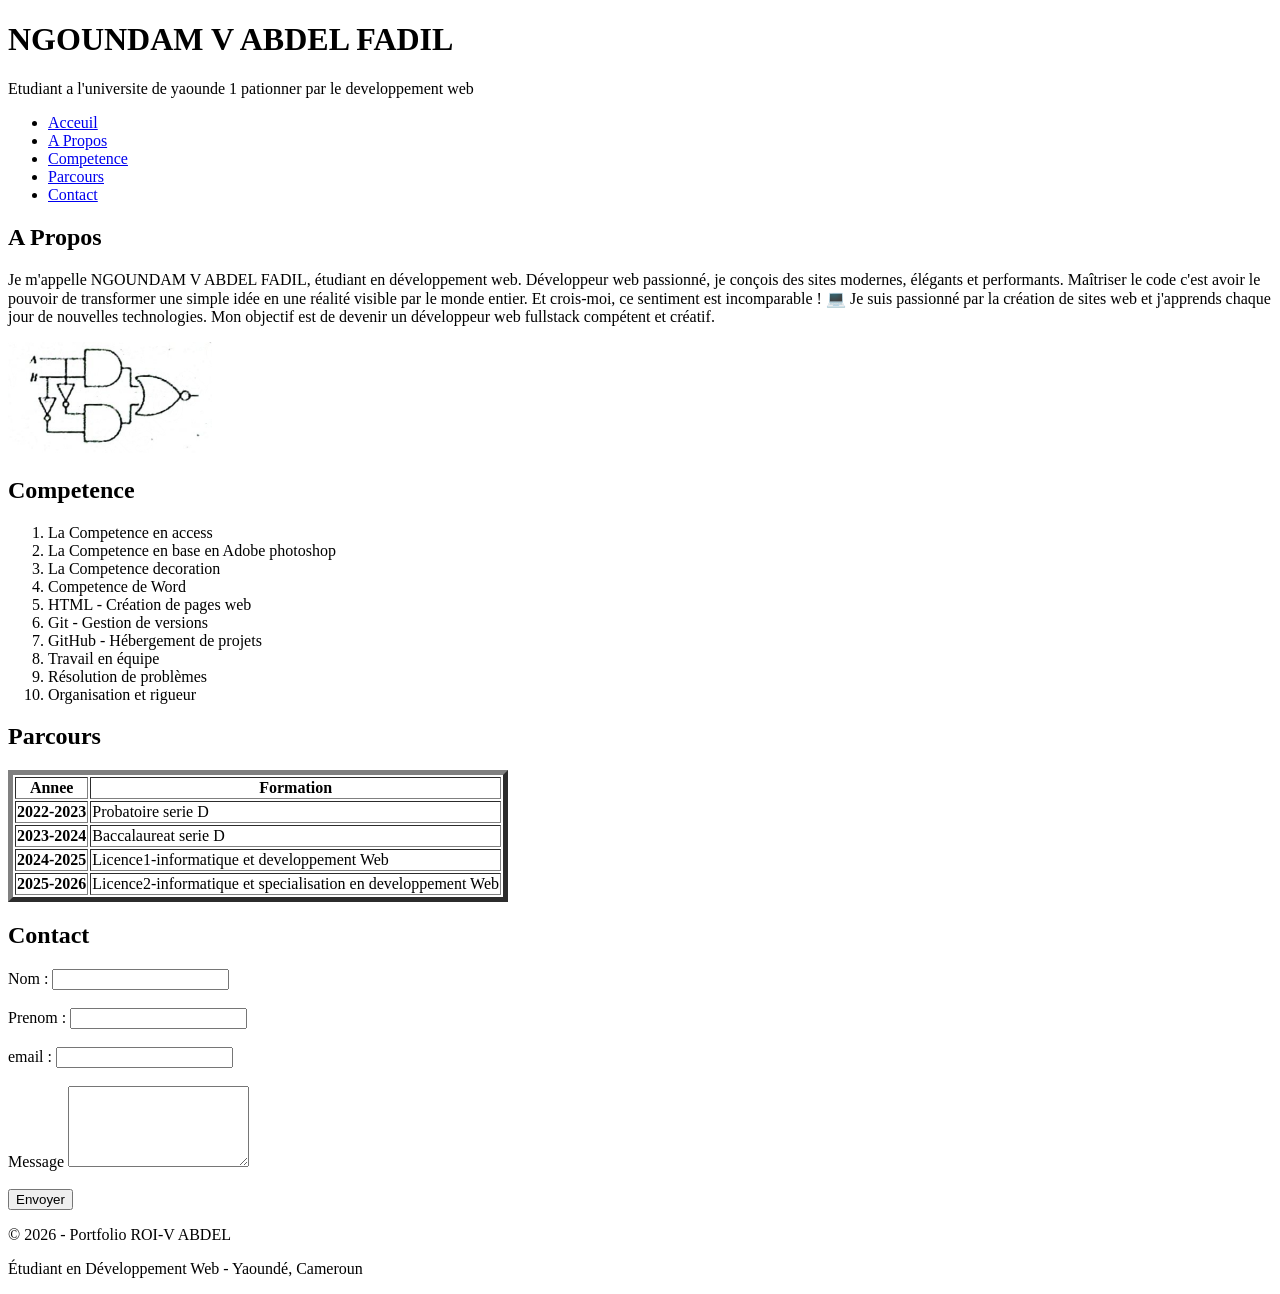
==== index.html @ 7e32963d "Rename portf.html to index.html" ====
<!DOCTYPE html>
<html lang="en">
    <head>
        <meta charset="UTF-8">
        <meta name="viewport" content="width=device-width, initial-scale=1.0">
        <title>Portfolio</title>
    </head>
    <body>

        <!-- Entete de le page-->
        <header>
            <h1>NGOUNDAM V ABDEL FADIL</h1>
            <p>Etudiant a l'universite de yaounde 1 
                pationner par le developpement web
            </p>
         </header>

        <!--Menu de navigation-->
        <nav>
            <ul>
                <li><a href="#acceuil">Acceuil</a></li>
                <li><a href="#apropos">A Propos</a></li>
                <li><a href="#competence">Competence</a></li>
                <li><a href="#parcours">Parcours</a></li>
                <li><a href="#contact">Contact</a></li>
            </ul>   
        
        </nav>

        <!--Section A Propos-->
        <section id="A Propos">
            <h2>A Propos</h2>
            <p> Je m'appelle NGOUNDAM V ABDEL FADIL, étudiant en développement web. 
                 Développeur web passionné, je conçois des sites modernes, 
                élégants et performants. Maîtriser le code c'est avoir le 
                pouvoir de transformer une simple idée en une réalité visible 
                par le monde entier. Et crois-moi, ce sentiment est 
                incomparable ! 💻  
                Je suis passionné par la création de sites web et j'apprends chaque jour 
                de nouvelles technologies. Mon objectif est de devenir un développeur 
                web fullstack compétent et créatif.
            </p>
            <img src="Abdel.img.png" alt="">
        </section>

        <!--Section Competence-->

        <section id="competence">
            <h2>Competence</h2>
            <ol>
                <li>La Competence en access</li>
                <li>La Competence en base en Adobe photoshop</li>
                <li>La Competence decoration</li>
                <li>Competence de Word</li>
                <li>HTML - Création de pages web</li>
                <li>Git - Gestion de versions</li>
                <li>GitHub - Hébergement de projets</li>
                <li>Travail en équipe</li>
                <li>Résolution de problèmes</li>
                <li>Organisation et rigueur</li>
            </ol>
        </section>

        <!--Section Parcours-->

        <section id="parcours">
            <h2>Parcours</h2>
            <table border="5">
                <thead>
                    <th>Annee</th>
                    <th>Formation</th>
                </thead>
                <tbody>
                    <tr>
                        <th>2022-2023</th>
                        <td>Probatoire serie D</td>
                    </tr>
                    <tr>
                        <th>2023-2024</th>
                        <td>Baccalaureat serie D</td>
                    </tr>
                    <tr>
                        <th>2024-2025</th>
                        <td>Licence1-informatique et developpement Web</td>
            
                    </tr>
                    <tr>
                        <th>2025-2026</th>
                        <td>Licence2-informatique et specialisation en developpement Web</td>
                    </tr>

                </tbody>
            </table>
        </section>

        <!--Section Contact-->

        <section id="contact">
            <h2>Contact</h2>
            <form action="#" method="post">
                <label for="nom" >Nom :</label>
                <input type="text" id="nom" name="nom" required><br><br>
                <label for="prenom">Prenom :</label>
                <input type="text" id="prenom" name="prenom" required><br><br>
                <label for="email">email :</label>
                <input type="email" id="email" name="email" required><br><br>
                <label for="message">Message</label>
                <textarea id="message" name="message" rows="5" cols="" required></textarea><br><br>

                <button type="submit">Envoyer</button>

            </form>
        </section>
    
    </body>

    <!--Pied de la page-->

    <footer>
        <p>&copy; 2026 - Portfolio ROI-V ABDEL </p>
        <p>Étudiant en Développement Web - Yaoundé, Cameroun</p>
    </footer>
</html>
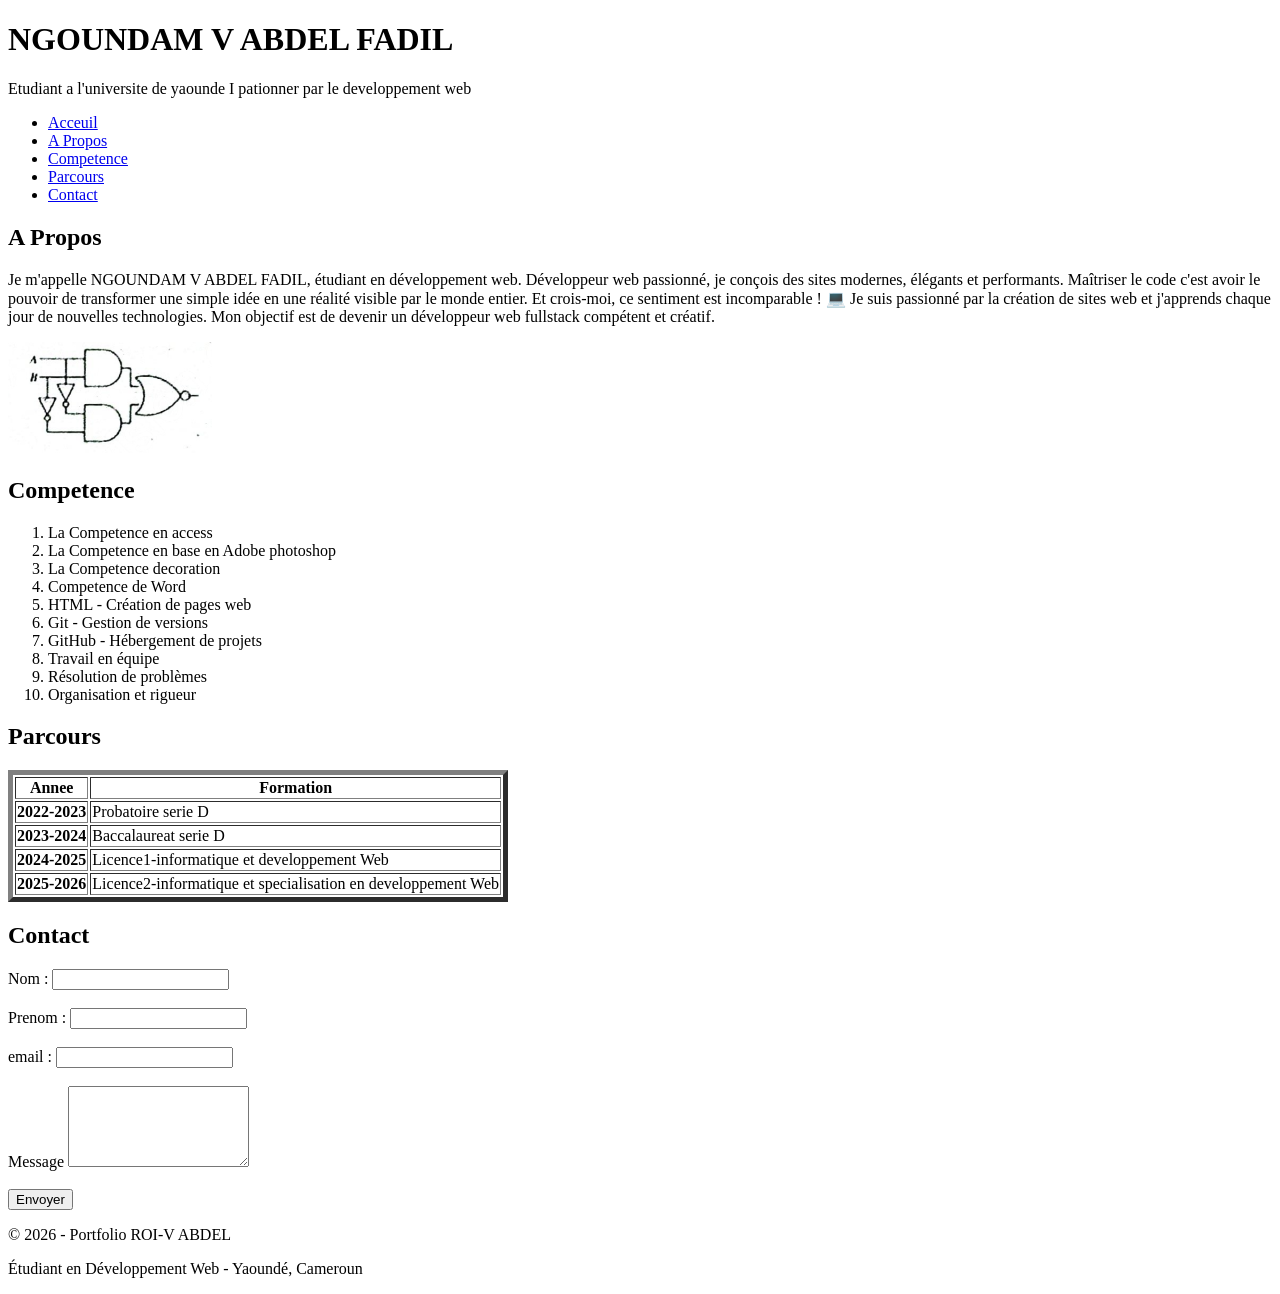
==== commit 7aeed40f: "Update index.html" ====
--- a/index.html
+++ b/index.html
@@ -9,8 +9,8 @@
 
         <!-- Entete de le page-->
         <header>
-            <h1>NGOUNDAM V ABDEL FADIL</h1>
-            <p>Etudiant a l'universite de yaounde 1 
+            <h1>NGOUNDAM V ABDEL FADIL </h1>
+            <p>Etudiant a l'universite de yaounde I
                 pationner par le developpement web
             </p>
          </header>
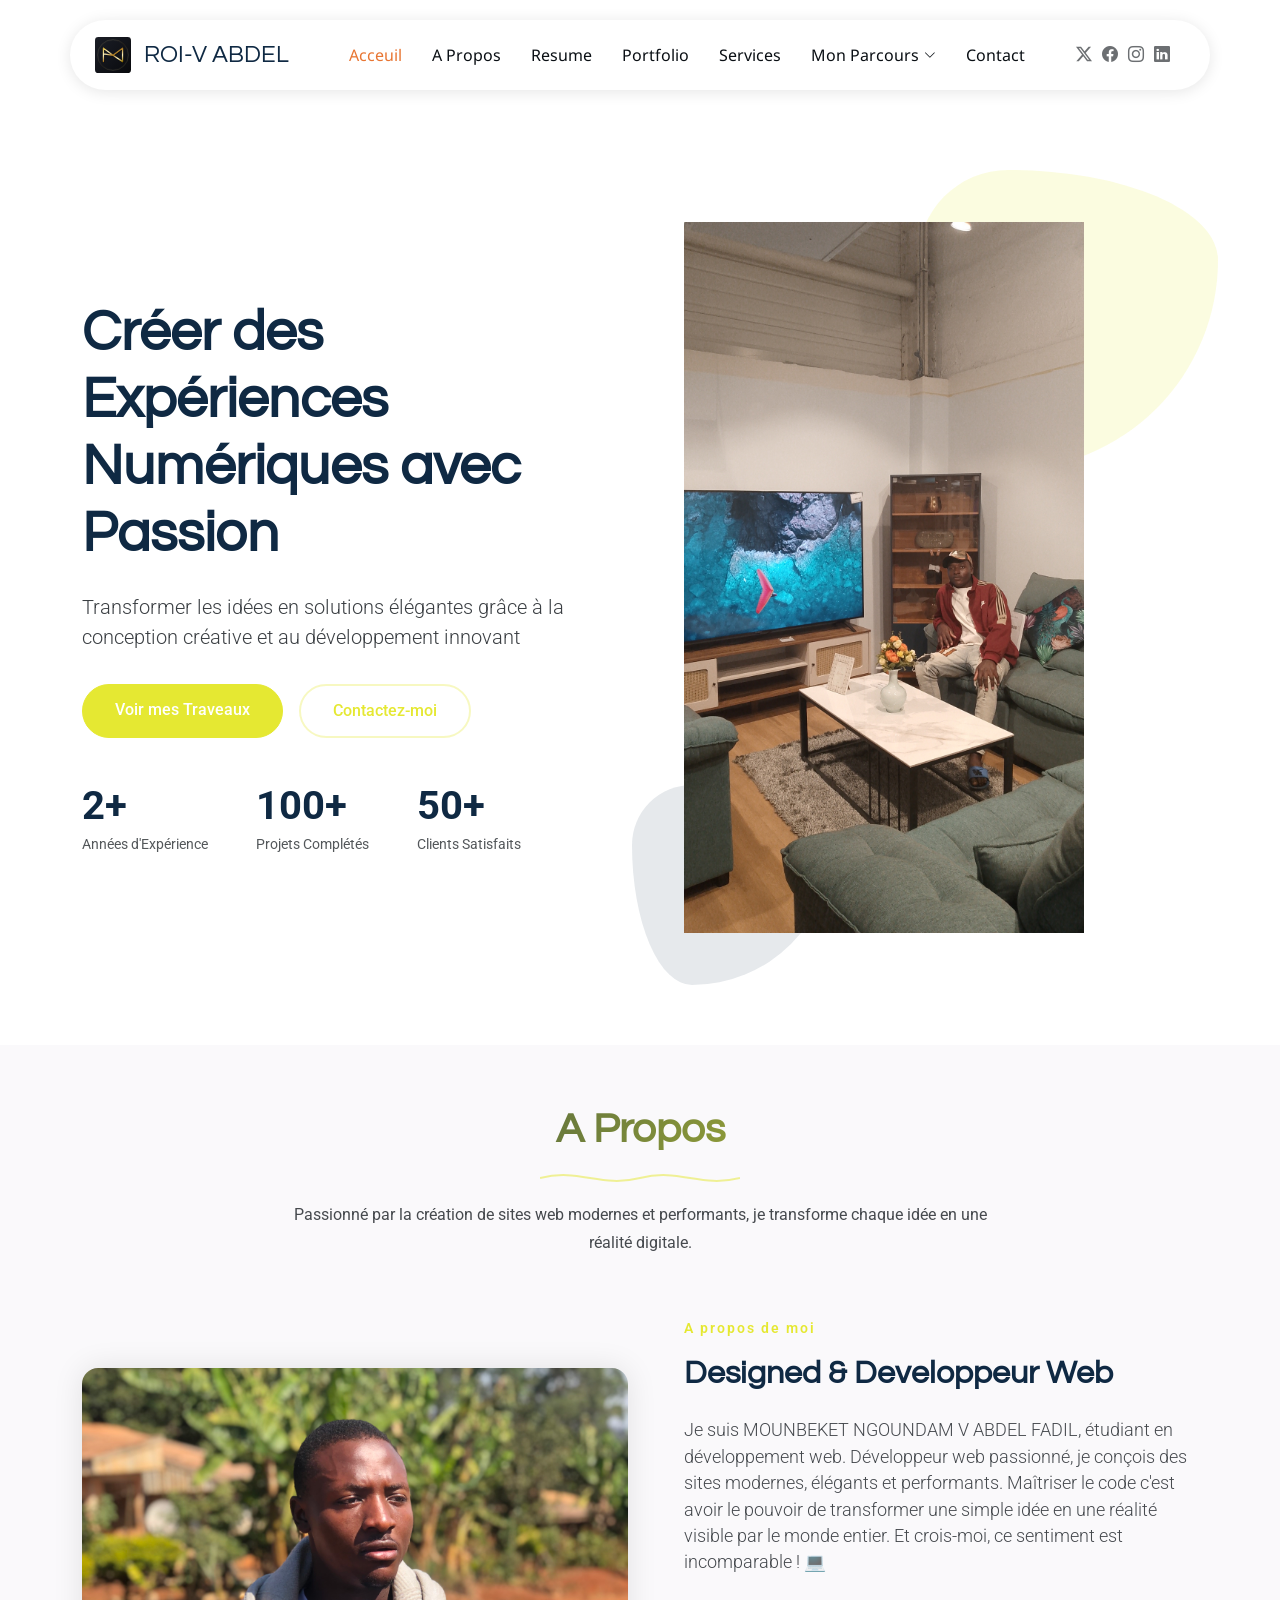
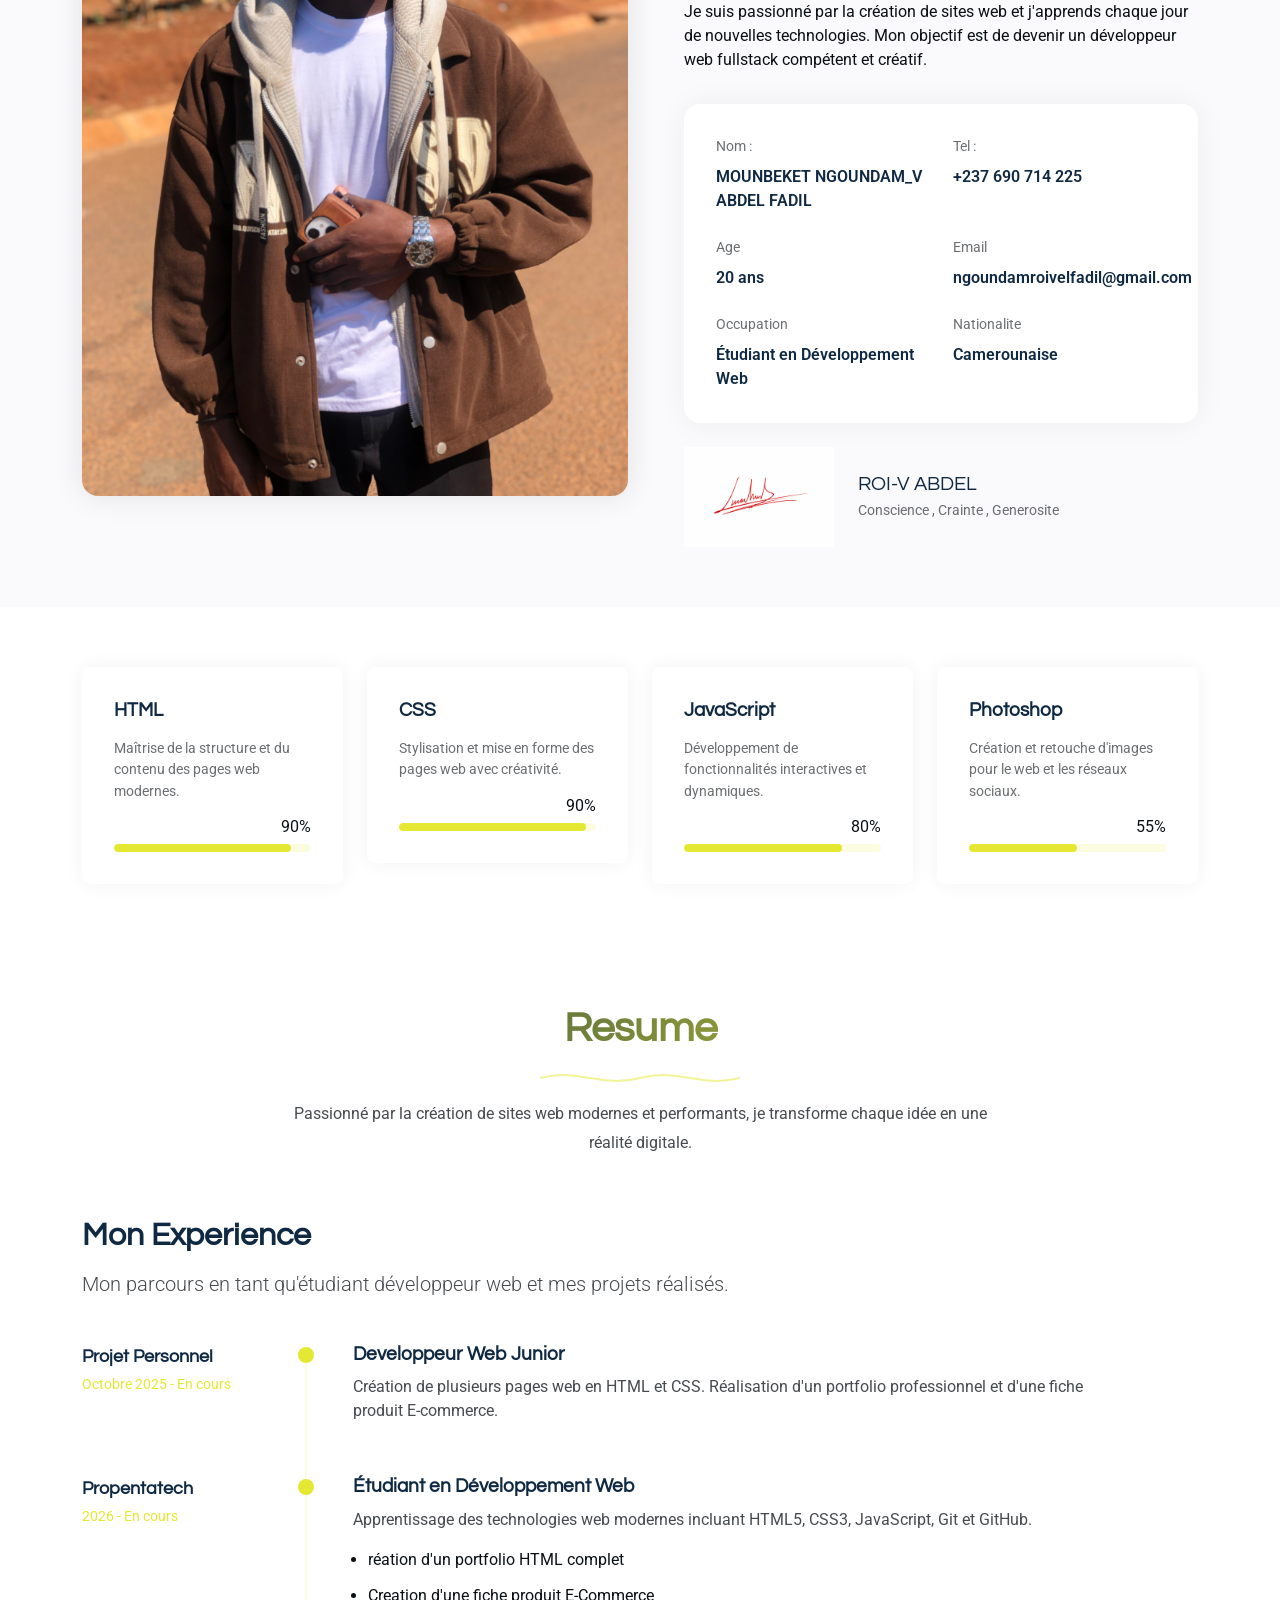
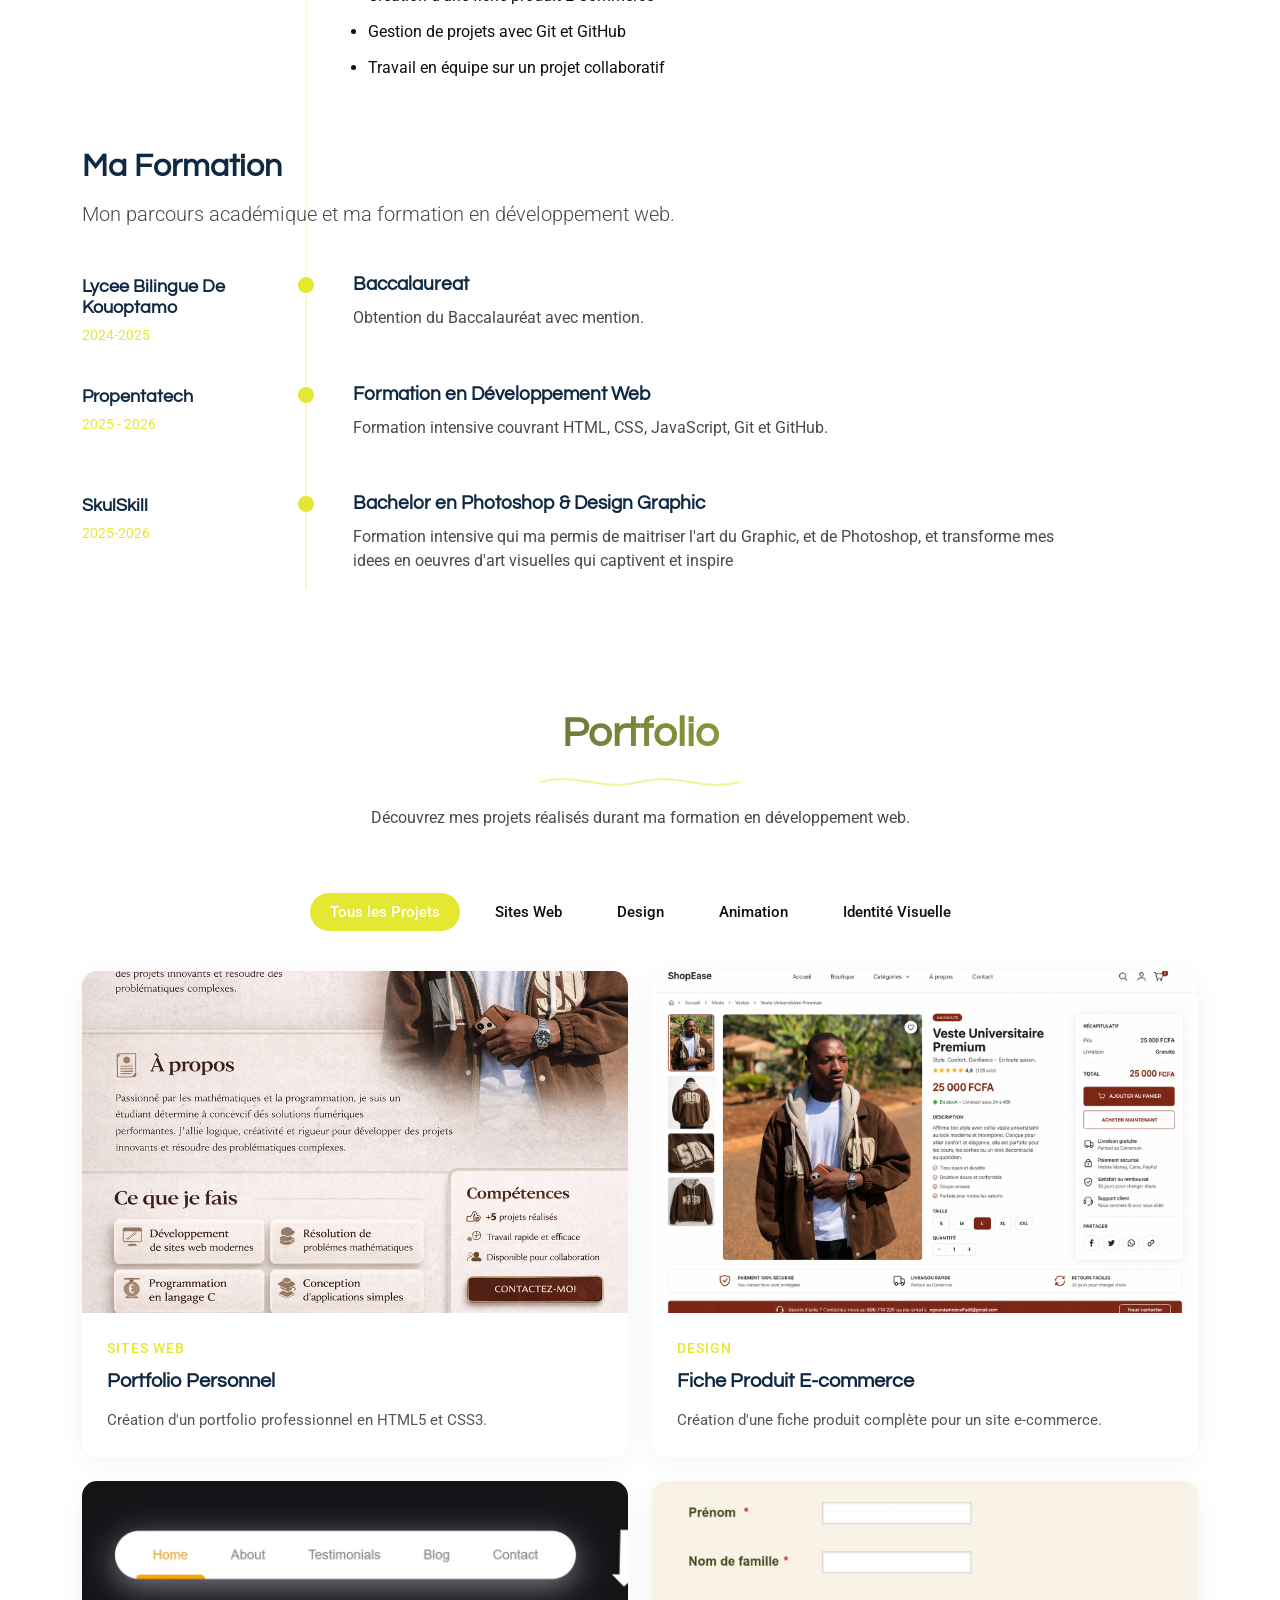
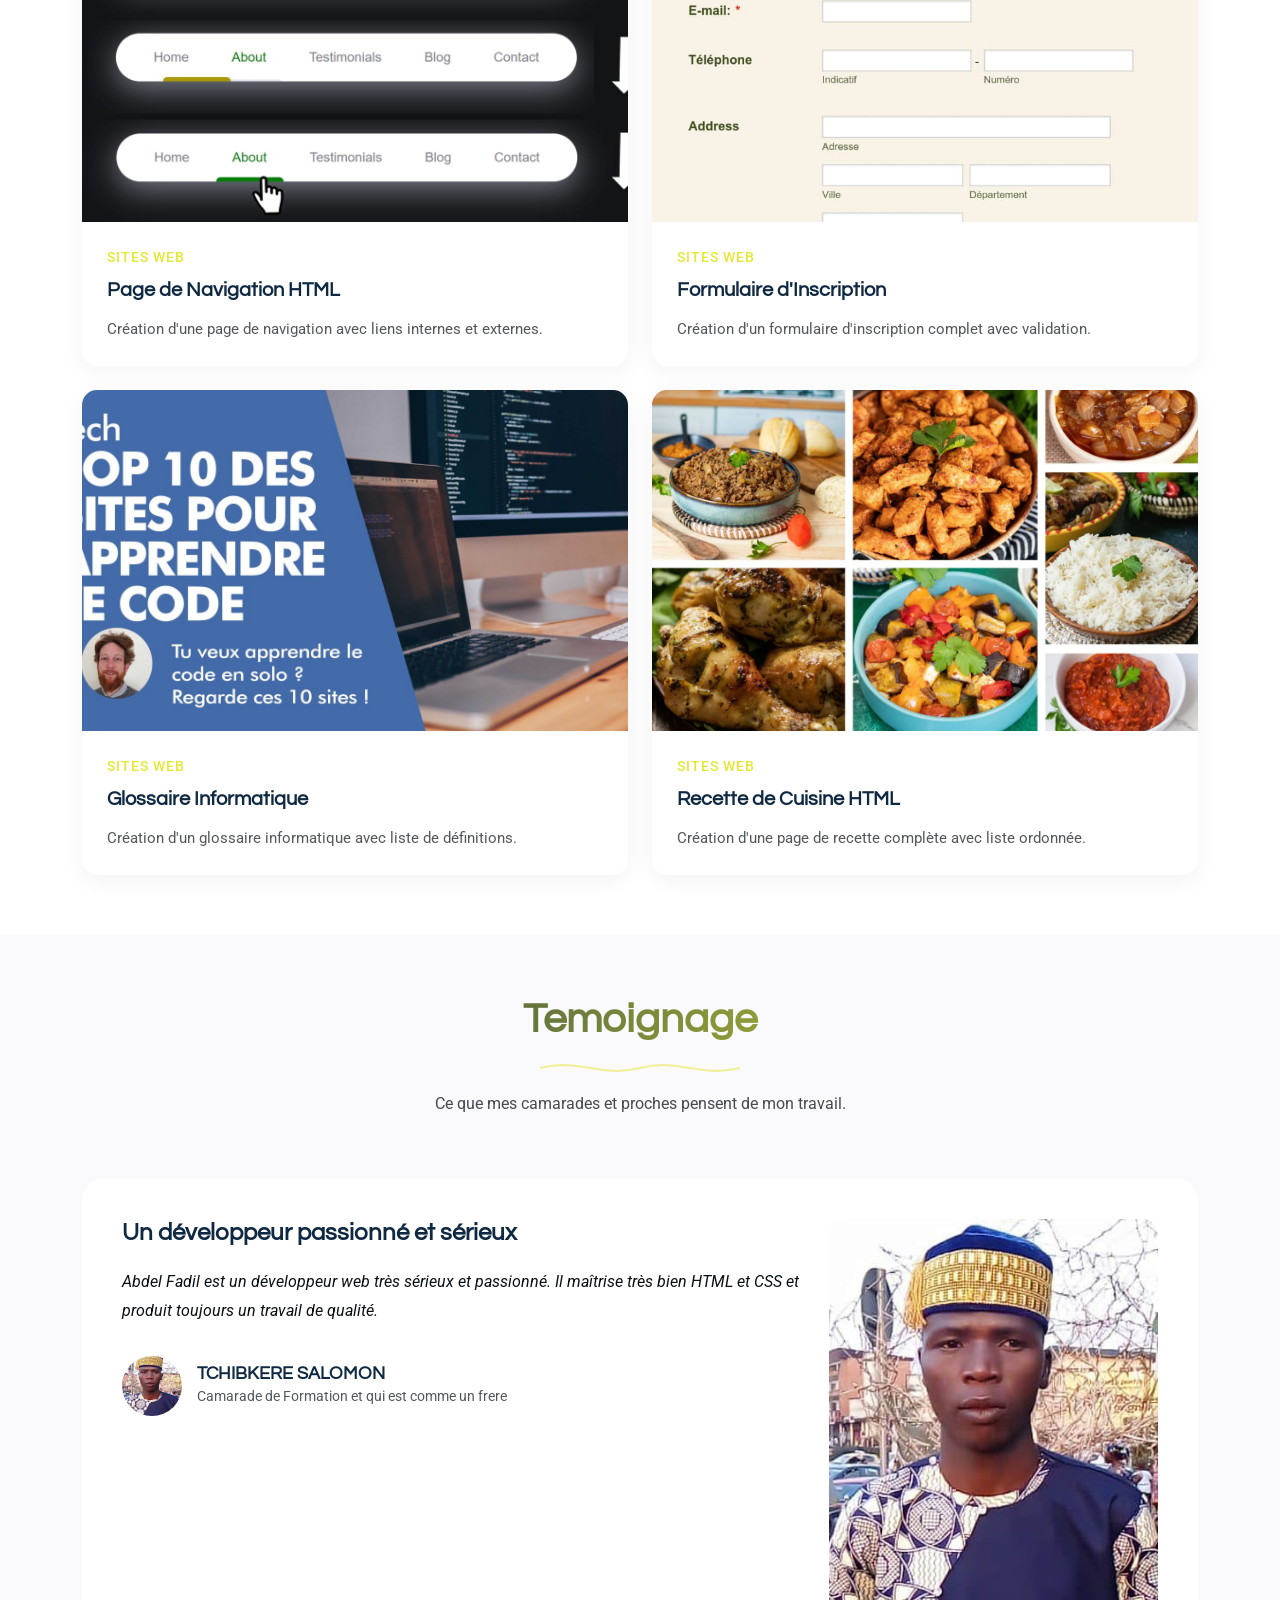
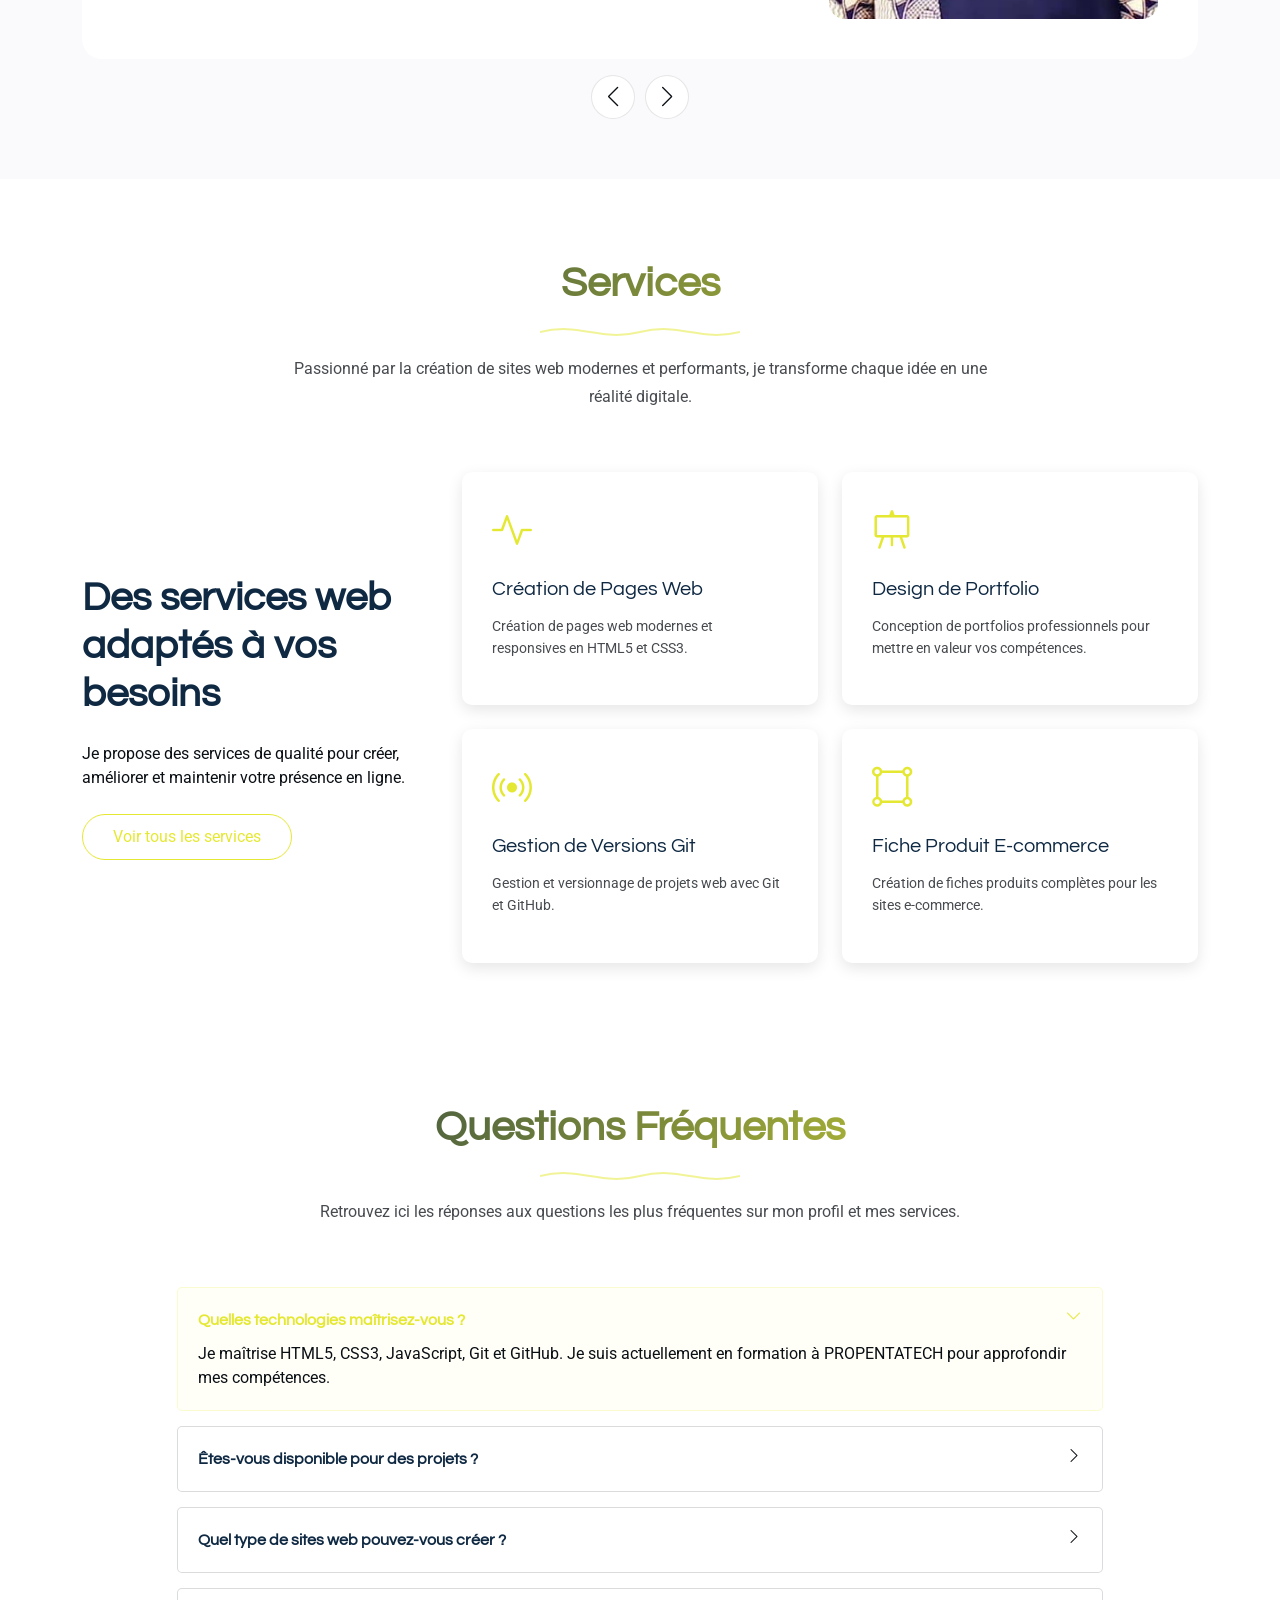
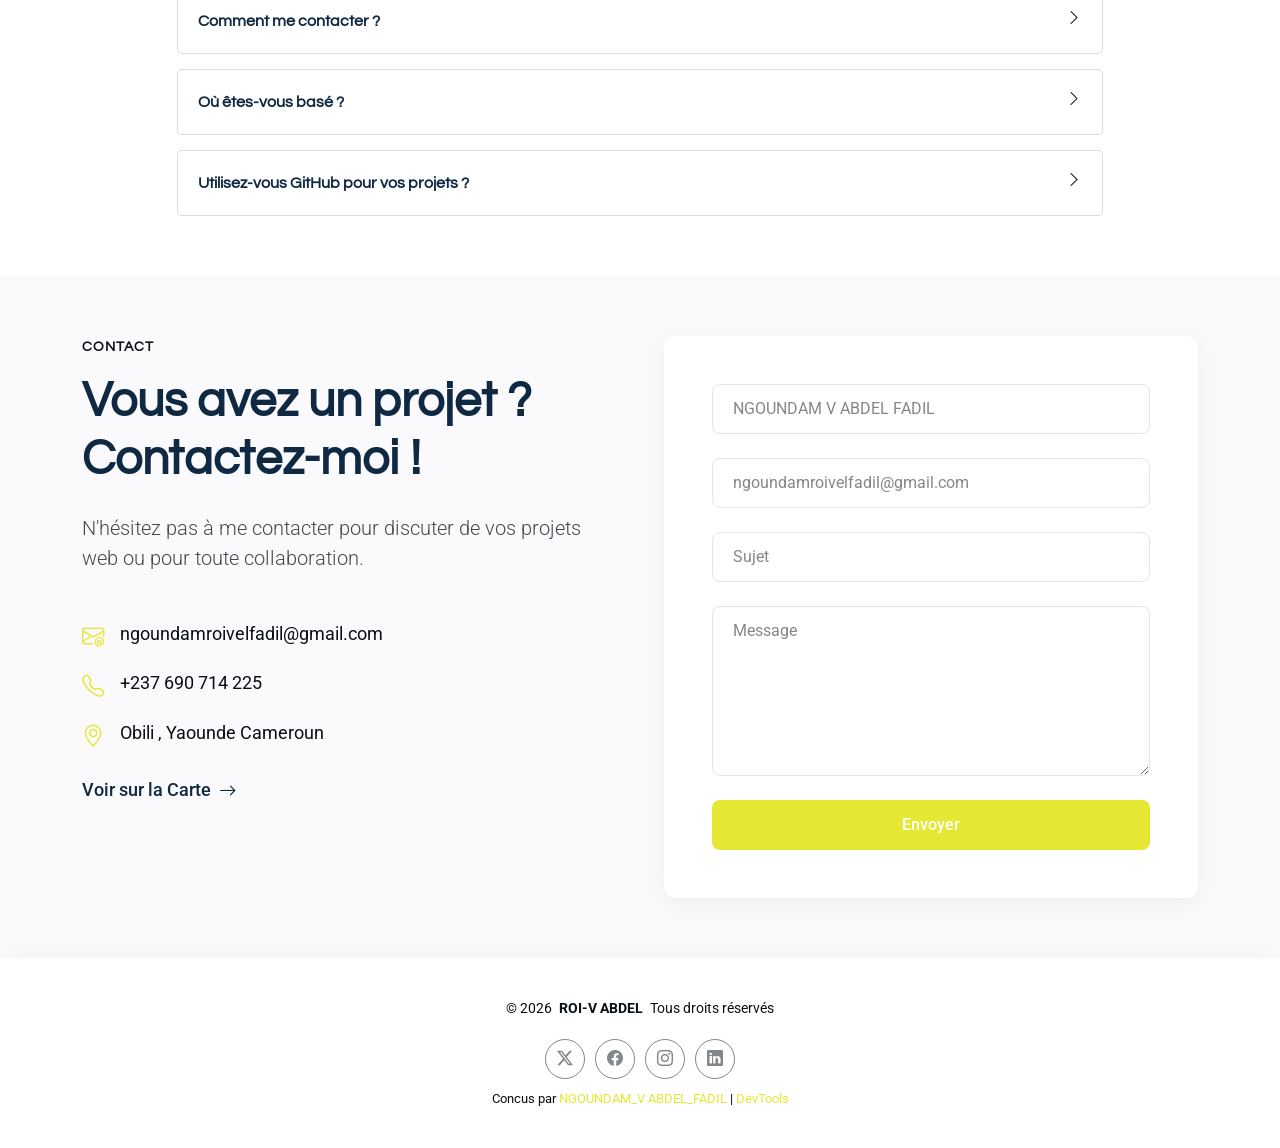
==== commit 0a2fa5db: "deploy" ====
--- a/index.html
+++ b/index.html
@@ -1,123 +1,1011 @@
 <!DOCTYPE html>
-<html lang="en">
-    <head>
-        <meta charset="UTF-8">
-        <meta name="viewport" content="width=device-width, initial-scale=1.0">
-        <title>Portfolio</title>
-    </head>
-    <body>
-
-        <!-- Entete de le page-->
-        <header>
-            <h1>NGOUNDAM V ABDEL FADIL </h1>
-            <p>Etudiant a l'universite de yaounde I
-                pationner par le developpement web
-            </p>
-         </header>
-
-        <!--Menu de navigation-->
-        <nav>
+<html lang="fr">
+
+<head>
+  <meta charset="utf-8">
+  <meta content="width=device-width, initial-scale=1.0" name="viewport">
+  <title>SCHOOL_FOR_ ALL_WEB</title>
+  <meta name="description" content="">
+  <meta name="keywords" content="">
+
+  <!-- Favicons -->
+  <link href="assets/img/favicon.png" rel="icon">
+  <link href="assets/img/apple-touch-icon.png" rel="apple-touch-icon">
+
+  <!-- Fonts -->
+  <link href="https://fonts.googleapis.com" rel="preconnect">
+  <link href="https://fonts.gstatic.com" rel="preconnect" crossorigin>
+  <link href="https://fonts.googleapis.com/css2?family=Roboto:ital,wght@0,100;0,300;0,400;0,500;0,700;0,900;1,100;1,300;1,400;1,500;1,700;1,900&family=Noto+Sans:ital,wght@0,100;0,200;0,300;0,400;0,500;0,600;0,700;0,800;0,900;1,100;1,200;1,300;1,400;1,500;1,600;1,700;1,800;1,900&family=Questrial:wght@400&display=swap" rel="stylesheet">
+
+  <!-- Vendor CSS Files -->
+  <link href="assets/vendor/bootstrap/css/bootstrap.min.css" rel="stylesheet">
+  <link href="assets/vendor/bootstrap-icons/bootstrap-icons.css" rel="stylesheet">
+  <link href="assets/vendor/aos/aos.css" rel="stylesheet">
+  <link href="assets/vendor/glightbox/css/glightbox.min.css" rel="stylesheet">
+  <link href="assets/vendor/swiper/swiper-bundle.min.css" rel="stylesheet">
+
+  <!-- Main CSS File -->
+  <link href="assets/css/main.css" rel="stylesheet">
+
+  <!-- =======================================================
+  * Template Name: EasyFolio
+  * Template URL: https://bootstrapmade.com/easyfolio-bootstrap-portfolio-template/
+  * Updated: Feb 21 2025 with Bootstrap v5.3.3
+  * Author: BootstrapMade.com
+  * License: https://bootstrapmade.com/license/
+  ======================================================== -->
+</head>
+
+<body class="index-page">
+
+  <header id="header" class="header d-flex align-items-center sticky-top">
+    <div class="header-container container-fluid container-xl position-relative d-flex align-items-center justify-content-between">
+
+      <a href="index.html" class="logo d-flex align-items-center me-auto me-xl-0">
+        <!-- Uncomment the line below if you also wish to use an image logo -->
+         <img src="assets/img/logo.svg" alt=""> 
+        <h1 class="sitename">ROI-V ABDEL</h1>
+      </a>
+
+      <nav id="navmenu" class="navmenu">
+        <ul>
+          <li><a href="#hero" class="active">Acceuil</a></li>
+          <li><a href="#about">A Propos</a></li>
+          <li><a href="#resume">Resume</a></li>
+          <li><a href="#portfolio">Portfolio</a></li>
+          <li><a href="#services">Services</a></li>
+          <li class="dropdown"><a href="#"><span>Mon Parcours</span> <i class="bi bi-chevron-down toggle-dropdown"></i></a>
             <ul>
-                <li><a href="#acceuil">Acceuil</a></li>
-                <li><a href="#apropos">A Propos</a></li>
-                <li><a href="#competence">Competence</a></li>
-                <li><a href="#parcours">Parcours</a></li>
-                <li><a href="#contact">Contact</a></li>
-            </ul>   
-        
-        </nav>
-
-        <!--Section A Propos-->
-        <section id="A Propos">
-            <h2>A Propos</h2>
-            <p> Je m'appelle NGOUNDAM V ABDEL FADIL, étudiant en développement web. 
-                 Développeur web passionné, je conçois des sites modernes, 
-                élégants et performants. Maîtriser le code c'est avoir le 
-                pouvoir de transformer une simple idée en une réalité visible 
-                par le monde entier. Et crois-moi, ce sentiment est 
-                incomparable ! 💻  
-                Je suis passionné par la création de sites web et j'apprends chaque jour 
-                de nouvelles technologies. Mon objectif est de devenir un développeur 
-                web fullstack compétent et créatif.
-            </p>
-            <img src="Abdel.img.png" alt="">
-        </section>
-
-        <!--Section Competence-->
-
-        <section id="competence">
-            <h2>Competence</h2>
-            <ol>
-                <li>La Competence en access</li>
-                <li>La Competence en base en Adobe photoshop</li>
-                <li>La Competence decoration</li>
-                <li>Competence de Word</li>
-                <li>HTML - Création de pages web</li>
-                <li>Git - Gestion de versions</li>
-                <li>GitHub - Hébergement de projets</li>
-                <li>Travail en équipe</li>
-                <li>Résolution de problèmes</li>
-                <li>Organisation et rigueur</li>
-            </ol>
-        </section>
-
-        <!--Section Parcours-->
-
-        <section id="parcours">
-            <h2>Parcours</h2>
-            <table border="5">
-                <thead>
-                    <th>Annee</th>
-                    <th>Formation</th>
-                </thead>
-                <tbody>
-                    <tr>
-                        <th>2022-2023</th>
-                        <td>Probatoire serie D</td>
-                    </tr>
-                    <tr>
-                        <th>2023-2024</th>
-                        <td>Baccalaureat serie D</td>
-                    </tr>
-                    <tr>
-                        <th>2024-2025</th>
-                        <td>Licence1-informatique et developpement Web</td>
-            
-                    </tr>
-                    <tr>
-                        <th>2025-2026</th>
-                        <td>Licence2-informatique et specialisation en developpement Web</td>
-                    </tr>
-
-                </tbody>
-            </table>
-        </section>
-
-        <!--Section Contact-->
-
-        <section id="contact">
-            <h2>Contact</h2>
-            <form action="#" method="post">
-                <label for="nom" >Nom :</label>
-                <input type="text" id="nom" name="nom" required><br><br>
-                <label for="prenom">Prenom :</label>
-                <input type="text" id="prenom" name="prenom" required><br><br>
-                <label for="email">email :</label>
-                <input type="email" id="email" name="email" required><br><br>
-                <label for="message">Message</label>
-                <textarea id="message" name="message" rows="5" cols="" required></textarea><br><br>
-
-                <button type="submit">Envoyer</button>
-
-            </form>
-        </section>
-    
-    </body>
-
-    <!--Pied de la page-->
-
-    <footer>
-        <p>&copy; 2026 - Portfolio ROI-V ABDEL </p>
-        <p>Étudiant en Développement Web - Yaoundé, Cameroun</p>
-    </footer>
-</html>
+              <li><a href="#">Formation</a></li>
+              <li class="dropdown"><a href="#"><span>Mon parcours</span> <i class="bi bi-chevron-down toggle-dropdown"></i></a>
+                <ul>
+                  <li><a href="#">Scolaire</a></li>
+                  <li><a href="#">Academique</a></li>
+                  <li><a href="#">Professionnel</a></li>
+                 
+                </ul>
+              </li>
+              <li><a href="#">Competences</a></li>
+              <li><a href="#">Projets</a></li>
+              <li><a href="#">Services</a></li>
+            </ul>
+          </li>
+          <li><a href="#contact">Contact</a></li>
+        </ul>
+        <i class="mobile-nav-toggle d-xl-none bi bi-list"></i>
+      </nav>
+
+      <div class="header-social-links">
+        <a href="#" class="twitter"><i class="bi bi-twitter-x"></i></a>
+        <a href="#" class="facebook"><i class="bi bi-facebook"></i></a>
+        <a href="#" class="instagram"><i class="bi bi-instagram"></i></a>
+        <a href="#" class="linkedin"><i class="bi bi-linkedin"></i></a>
+      </div>
+
+    </div>
+  </header>
+
+  <main class="main">
+
+    <!-- Hero Section -->
+    <section id="hero" class="hero section">
+
+      <div class="container" data-aos="fade-up" data-aos-delay="100">
+
+        <div class="row align-items-center content">
+          <div class="col-lg-6" data-aos="fade-up" data-aos-delay="200">
+            <h2>Créer des Expériences Numériques avec Passion</h2>
+            <p class="lead">Transformer les idées en solutions élégantes grâce à la conception créative et au développement innovant</p>
+            <div class="cta-buttons" data-aos="fade-up" data-aos-delay="300">
+              <a href="#portfolio" class="btn btn-primary">Voir mes Traveaux</a>
+              <a href="#contact" class="btn btn-outline">Contactez-moi</a>
+            </div>
+            <div class="hero-stats" data-aos="fade-up" data-aos-delay="400">
+              <div class="stat-item">
+                <span class="stat-number">2+</span>
+                <span class="stat-label">Années d'Expérience</span>
+              </div>
+              <div class="stat-item">
+                <span class="stat-number">100+</span>
+                <span class="stat-label">Projets Complétés</span>
+              </div>
+              <div class="stat-item">
+                <span class="stat-number">50+</span>
+                <span class="stat-label">Clients Satisfaits</span>
+              </div>
+            </div>
+          </div>
+          <div class="col-lg-6">
+            <div class="hero-image">
+              <img src="IMG_20241006_200204_2.jpg" alt="Portfolio Hero Image" class="img-fluid" data-aos="zoom-out" data-aos-delay="300" width="400px">
+              <div class="shape-1"></div>
+              <div class="shape-2"></div>
+            </div>
+          </div>
+        </div>
+
+      </div>
+
+    </section><!-- /Hero Section -->
+
+    <!-- About Section -->
+    <section id="about" class="about section light-background">
+
+      <!-- Section Title -->
+      <div class="container section-title" data-aos="fade-up">
+        <h2>A Propos</h2>
+        <div class="title-shape">
+          <svg viewBox="0 0 200 20" xmlns="http://www.w3.org/2000/svg">
+            <path d="M 0,10 C 40,0 60,20 100,10 C 140,0 160,20 200,10" fill="none" stroke="currentColor" stroke-width="2"></path>
+          </svg>
+        </div>
+        <p>Passionné par la création de sites web modernes et performants, je transforme chaque idée en une réalité digitale.</p>
+      </div><!-- End Section Title -->
+
+      <div class="container" data-aos="fade-up" data-aos-delay="100">
+
+        <div class="row align-items-center">
+          <div class="col-lg-6 position-relative" data-aos="fade-right" data-aos-delay="200">
+            <div class="about-image">
+              <img src="IMG_9567(1).jpeg" alt="Profile Image" class="img-fluid rounded-4">
+            </div>
+          </div>
+
+          <div class="col-lg-6" data-aos="fade-left" data-aos-delay="300">
+            <div class="about-content">
+              <span class="subtitle">A propos de moi </span>
+
+              <h2>Designed &amp; Developpeur Web</h2>
+
+              <p class="lead mb-4">Je suis MOUNBEKET NGOUNDAM V ABDEL FADIL, étudiant en développement web.
+                 Développeur web passionné, je conçois des sites modernes, élégants et performants.
+                  Maîtriser le code c'est avoir le pouvoir de transformer une simple idée en une réalité visible par le monde entier.
+                 Et crois-moi, ce sentiment est incomparable ! 💻</p>
+
+              <p class="mb-4">Je suis passionné par la création de sites web et j'apprends chaque jour de nouvelles technologies.
+                 Mon objectif est de devenir un développeur web fullstack compétent et créatif.</p>
+
+              <div class="personal-info">
+                <div class="row g-4">
+                  <div class="col-6">
+                    <div class="info-item">
+                      <span class="label">Nom :</span>
+                      <span class="value">MOUNBEKET NGOUNDAM_V ABDEL FADIL</span>
+                    </div>
+                  </div>
+
+                  <div class="col-6">
+                    <div class="info-item">
+                      <span class="label">Tel :</span>
+                      <span class="value">+237 690 714 225</span>
+                    </div>
+                  </div>
+
+                  <div class="col-6">
+                    <div class="info-item">
+                      <span class="label">Age</span>
+                      <span class="value">20 ans</span>
+                    </div>
+                  </div>
+
+                  <div class="col-6">
+                    <div class="info-item">
+                      <span class="label">Email</span>
+                      <span class="value">ngoundamroivelfadil@gmail.com</span>
+                    </div>
+                  </div>
+
+                  <div class="col-6">
+                    <div class="info-item">
+                      <span class="label">Occupation</span>
+                      <span class="value">Étudiant en Développement Web</span>
+                    </div>
+                  </div>
+
+                  <div class="col-6">
+                    <div class="info-item">
+                      <span class="label">Nationalite</span>
+                      <span class="value">Camerounaise</span>
+                    </div>
+                  </div>
+                </div>
+              </div>
+
+              <div class="signature mt-4">
+                <div class="signature-image">
+                  <img src="signature.png" alt="" class="img-fluid">
+                </div>
+                <div class="signature-info">
+                  <h4>ROI-V ABDEL</h4>
+                  <p> Conscience , Crainte , Generosite</p>
+                </div>
+              </div>
+            </div>
+          </div>
+        </div>
+
+      </div>
+
+    </section><!-- /About Section -->
+
+    <!-- Skills Section -->
+    <section id="skills" class="skills section">
+
+      <div class="container" data-aos="fade-up" data-aos-delay="100">
+
+        <div class="row g-4 skills-animation">
+
+          <div class="col-md-6 col-lg-3" data-aos="fade-up" data-aos-delay="100">
+            <div class="skill-box">
+              <h3>HTML</h3>
+              <p>Maîtrise de la structure et du contenu des pages web modernes.</p>
+              <span class="text-end d-block">90%</span>
+              <div class="progress">
+                <div class="progress-bar" role="progressbar" aria-valuenow="90" aria-valuemin="0" aria-valuemax="100"></div>
+              </div>
+            </div>
+          </div>
+
+          <div class="col-md-6 col-lg-3" data-aos="fade-up" data-aos-delay="200">
+            <div class="skill-box">
+              <h3>CSS</h3>
+              <p>Stylisation et mise en forme des pages web avec créativité.</p>
+              <span class="text-end d-block">90%</span>
+              <div class="progress">
+                <div class="progress-bar" role="progressbar" aria-valuenow="95" aria-valuemin="0" aria-valuemax="100"></div>
+              </div>
+            </div>
+          </div>
+
+          <div class="col-md-6 col-lg-3" data-aos="fade-up" data-aos-delay="300">
+            <div class="skill-box">
+              <h3>JavaScript</h3>
+              <p>Développement de fonctionnalités interactives et dynamiques.</p>
+              <span class="text-end d-block">80%</span>
+              <div class="progress">
+                <div class="progress-bar" role="progressbar" aria-valuenow="80" aria-valuemin="0" aria-valuemax="100"></div>
+              </div>
+            </div>
+          </div>
+
+          <div class="col-md-6 col-lg-3" data-aos="fade-up" data-aos-delay="400">
+            <div class="skill-box">
+              <h3>Photoshop</h3>
+              <p>Création et retouche d'images pour le web et les réseaux sociaux.</p>
+              <span class="text-end d-block">55%</span>
+              <div class="progress">
+                <div class="progress-bar" role="progressbar" aria-valuenow="55" aria-valuemin="0" aria-valuemax="100">
+                </div>
+              </div>
+            </div>
+          </div>
+
+        </div>
+
+      </div>
+
+    </section><!-- /Skills Section -->
+
+    <!-- Resume Section -->
+    <section id="resume" class="resume section">
+
+      <!-- Section Title -->
+      <div class="container section-title" data-aos="fade-up">
+        <h2>Resume</h2>
+        <div class="title-shape">
+          <svg viewBox="0 0 200 20" xmlns="http://www.w3.org/2000/svg">
+            <path d="M 0,10 C 40,0 60,20 100,10 C 140,0 160,20 200,10" fill="none" stroke="currentColor" stroke-width="2"></path>
+          </svg>
+        </div>
+        <p>Passionné par la création de sites web modernes et performants, je transforme chaque idée en une réalité digitale.</p>
+      </div><!-- End Section Title -->
+
+      <div class="container" data-aos="fade-up" data-aos-delay="100">
+
+        <div class="row">
+          <div class="col-12">
+            <div class="resume-wrapper">
+              <div class="resume-block" data-aos="fade-up">
+                <h2>Mon Experience</h2>
+                <p class="lead">Mon parcours en tant qu'étudiant développeur web et mes projets réalisés.</p>
+
+                <div class="timeline">
+                  <div class="timeline-item" data-aos="fade-up" data-aos-delay="200">
+                    <div class="timeline-left">
+                      <h4 class="company">Projet Personnel</h4>
+                      <span class="period">Octobre 2025 - En cours</span>
+                    </div>
+                    <div class="timeline-dot"></div>
+                    <div class="timeline-right">
+                      <h3 class="position">Developpeur Web Junior</h3>
+                      <p class="description">Création de plusieurs pages web en HTML et CSS. 
+                        Réalisation d'un portfolio professionnel et d'une fiche produit E-commerce.</p>
+                    </div>
+                  </div>
+
+                  <div class="timeline-item" data-aos="fade-up" data-aos-delay="300">
+                    <div class="timeline-left">
+                      <h4 class="company">Propentatech</h4>
+                      <span class="period">2026 - En cours</span>
+                    </div>
+                    <div class="timeline-dot"></div>
+                    <div class="timeline-right">
+                      <h3 class="position">Étudiant en Développement Web</h3>
+                      <p class="description">
+                        Apprentissage des technologies web modernes incluant HTML5, CSS3, JavaScript, Git et GitHub.
+                      </p>
+                      <ul>
+                        <li>réation d'un portfolio HTML complet</li>
+                        <li>Creation d'une fiche produit E-Commerce </li>
+                        <li>Gestion de projets avec Git et GitHub</li>
+                        <li>Travail en équipe sur un projet collaboratif</li>
+                      </ul>
+                      <p></p>
+                    </div>
+                  </div>
+
+              <div class="resume-block" data-aos="fade-up" data-aos-delay="100">
+                <h2>Ma Formation</h2>
+                <p class="lead">Mon parcours académique et ma formation en développement web.</p>
+
+                <div class="timeline">
+                  <div class="timeline-item" data-aos="fade-up" data-aos-delay="200">
+                    <div class="timeline-left">
+                      <h4 class="company">Lycee Bilingue De Kouoptamo</h4>
+                      <span class="period">2024-2025</span>
+                    </div>
+                    <div class="timeline-dot"></div>
+                    <div class="timeline-right">
+                      <h3 class="position">Baccalaureat</h3>
+                      <p class="description">Obtention du Baccalauréat avec mention.</p>
+                    </div>
+                  </div>
+
+                  <div class="timeline-item" data-aos="fade-up" data-aos-delay="300">
+                    <div class="timeline-left">
+                      <h4 class="company">Propentatech</h4>
+                      <span class="period">2025 - 2026</span>
+                    </div>
+                    <div class="timeline-dot"></div>
+                    <div class="timeline-right">
+                      <h3 class="position">Formation en Développement Web</h3>
+                      <p class="description">Formation intensive couvrant HTML, CSS, JavaScript, Git et GitHub.</p>
+                    </div>
+                  </div>
+
+                  <div class="timeline-item" data-aos="fade-up" data-aos-delay="400">
+                    <div class="timeline-left">
+                      <h4 class="company">SkulSkill</h4>
+                      <span class="period">2025-2026</span>
+                    </div>
+                    <div class="timeline-dot"></div>
+                    <div class="timeline-right">
+                      <h3 class="position">Bachelor en Photoshop &amp; Design Graphic</h3>
+                      <p class="description">Formation intensive qui ma permis de maitriser l'art du Graphic, et de Photoshop,
+                         et transforme mes idees en oeuvres d'art visuelles qui captivent et inspire</p>
+                    </div>
+                  </div>
+                </div>
+              </div>
+            </div>
+          </div>
+        </div>
+
+      </div>
+
+    </section><!-- /Resume Section -->
+
+    <!-- Portfolio Section -->
+    <section id="portfolio" class="portfolio section">
+
+      <!-- Section Title -->
+      <div class="container section-title" data-aos="fade-up">
+        <h2>Portfolio</h2>
+        <div class="title-shape">
+          <svg viewBox="0 0 200 20" xmlns="http://www.w3.org/2000/svg">
+            <path d="M 0,10 C 40,0 60,20 100,10 C 140,0 160,20 200,10" fill="none" stroke="currentColor" stroke-width="2"></path>
+          </svg>
+        </div>
+        <p>Découvrez mes projets réalisés durant ma formation en développement web.</p>
+      </div><!-- End Section Title -->
+
+      <div class="container" data-aos="fade-up" data-aos-delay="100">
+
+        <div class="isotope-layout" data-default-filter="*" data-layout="masonry" data-sort="original-order">
+
+          <div class="portfolio-filters-container" data-aos="fade-up" data-aos-delay="200">
+            <ul class="portfolio-filters isotope-filters">
+              <li data-filter="*" class="filter-active">Tous les Projets</li>
+              <li data-filter=".filter-web">Sites Web</li>
+              <li data-filter=".filter-graphics">Design</li>
+              <li data-filter=".filter-motion">Animation</li>
+              <li data-filter=".filter-brand">Identité Visuelle</li>
+            </ul>
+          </div>
+
+          <div class="row g-4 isotope-container" data-aos="fade-up" data-aos-delay="300">
+
+            <div class="col-lg-6 col-md-6 portfolio-item isotope-item filter-web">
+              <div class="portfolio-card">
+                <div class="portfolio-image">
+                  <img src="Presonnel1.png" class="img-fluid" alt="" loading="lazy">
+                  <div class="portfolio-overlay">
+                    <div class="portfolio-actions">
+                      <a href="Presonnel1.png" class="glightbox preview-link" data-gallery="portfolio-gallery-web"><i class="bi bi-eye"></i></a>
+                      <a href="portfolio-details.html" class="details-link"><i class="bi bi-arrow-right"></i></a>
+                    </div>
+                  </div>
+                </div>
+                <div class="portfolio-content">
+                  <span class="category">Sites Web</span>
+                  <h3>Portfolio Personnel</h3>
+                  <p>Création d'un portfolio professionnel en HTML5 et CSS3.</p>
+                </div>
+              </div>
+            </div><!-- End Portfolio Item -->
+
+            <div class="col-lg-6 col-md-6 portfolio-item isotope-item filter-graphics">
+              <div class="portfolio-card">
+                <div class="portfolio-image">
+                  <img src="E-Commerce1.png" class="img-fluid" alt="" loading="lazy">
+                  <div class="portfolio-overlay">
+                    <div class="portfolio-actions">
+                      <a href="E-Commerce1.png" class="glightbox preview-link" data-gallery="portfolio-gallery-graphics"><i class="bi bi-eye"></i></a>
+                      <a href="portfolio-details.html" class="details-link"><i class="bi bi-arrow-right"></i></a>
+                    </div>
+                  </div>
+                </div>
+                <div class="portfolio-content">
+                  <span class="category">Design</span>
+                  <h3>Fiche Produit E-commerce</h3>
+                  <p>Création d'une fiche produit complète pour un site e-commerce.</p>
+                </div>
+              </div>
+            </div><!-- End Portfolio Item -->
+
+            <div class="col-lg-6 col-md-6 portfolio-item isotope-item filter-motion">
+              <div class="portfolio-card">
+                <div class="portfolio-image">
+                  <img src="Navigation.jpeg" class="img-fluid" alt="" loading="lazy">
+                  <div class="portfolio-overlay">
+                    <div class="portfolio-actions">
+                      <a href="Navigation.jpeg" class="glightbox preview-link" data-gallery="portfolio-gallery-motion"><i class="bi bi-eye"></i></a>
+                      <a href="portfolio-details.html" class="details-link"><i class="bi bi-arrow-right"></i></a>
+                    </div>
+                  </div>
+                </div>
+                <div class="portfolio-content">
+                  <span class="category">Sites Web</span>
+                  <h3>Page de Navigation HTML</h3>
+                  <p>Création d'une page de navigation avec liens internes et externes.</p>
+                </div>
+              </div>
+            </div><!-- End Portfolio Item -->
+
+            <div class="col-lg-6 col-md-6 portfolio-item isotope-item filter-brand">
+              <div class="portfolio-card">
+                <div class="portfolio-image">
+                  <img src="Inscription.jpeg" class="img-fluid" alt="" loading="lazy">
+                  <div class="portfolio-overlay">
+                    <div class="portfolio-actions">
+                      <a href="Inscription.jpeg" class="glightbox preview-link" data-gallery="portfolio-gallery-brand"><i class="bi bi-eye"></i></a>
+                      <a href="portfolio-details.html" class="details-link"><i class="bi bi-arrow-right"></i></a>
+                    </div>
+                  </div>
+                </div>
+                <div class="portfolio-content">
+                  <span class="category">Sites Web</span>
+                  <h3>Formulaire d'Inscription</h3>
+                  <p>Création d'un formulaire d'inscription complet avec validation.</p>
+                </div>
+              </div>
+            </div><!-- End Portfolio Item -->
+
+            <div class="col-lg-6 col-md-6 portfolio-item isotope-item filter-web">
+              <div class="portfolio-card">
+                <div class="portfolio-image">
+                  <img src="Glossaire.jpeg" class="img-fluid" alt="" loading="lazy">
+                  <div class="portfolio-overlay">
+                    <div class="portfolio-actions">
+                      <a href="Glossaire.jpeg" class="glightbox preview-link" data-gallery="portfolio-gallery-web"><i class="bi bi-eye"></i></a>
+                      <a href="Glossaire.jpeg" class="details-link"><i class="bi bi-arrow-right"></i></a>
+                    </div>
+                  </div>
+                </div>
+                <div class="portfolio-content">
+                  <span class="category">Sites Web</span>
+                  <h3>Glossaire Informatique</h3>
+                  <p>Création d'un glossaire informatique avec liste de définitions.</p>
+                </div>
+              </div>
+            </div><!-- End Portfolio Item -->
+
+            <div class="col-lg-6 col-md-6 portfolio-item isotope-item filter-graphics">
+              <div class="portfolio-card">
+                <div class="portfolio-image">
+                  <img src="Recette de cuisine.jpeg" class="img-fluid" alt="" loading="lazy">
+                  <div class="portfolio-overlay">
+                    <div class="portfolio-actions">
+                      <a href="Recette de cuisine.jpeg" class="glightbox preview-link" data-gallery="portfolio-gallery-graphics"><i class="bi bi-eye"></i></a>
+                      <a href="portfolio-details.html" class="details-link"><i class="bi bi-arrow-right"></i></a>
+                    </div>
+                  </div>
+                </div>
+                <div class="portfolio-content">
+                  <span class="category">Sites Web</span>
+                  <h3>Recette de Cuisine HTML</h3>
+                  <p>Création d'une page de recette complète avec liste ordonnée.</p>
+                </div>
+              </div>
+            </div><!-- End Portfolio Item -->
+
+          </div><!-- End Portfolio Container -->
+
+        </div>
+
+      </div>
+
+    </section><!-- /Portfolio Section -->
+
+    <!-- Testimonials Section -->
+    <section id="testimonials" class="testimonials section light-background">
+
+      <!-- Section Title -->
+      <div class="container section-title" data-aos="fade-up">
+        <h2>Temoignage</h2>
+        <div class="title-shape">
+          <svg viewBox="0 0 200 20" xmlns="http://www.w3.org/2000/svg">
+            <path d="M 0,10 C 40,0 60,20 100,10 C 140,0 160,20 200,10" fill="none" stroke="currentColor" stroke-width="2"></path>
+          </svg>
+        </div>
+        <p>Ce que mes camarades et proches pensent de mon travail.</p>
+      </div><!-- End Section Title -->
+
+      <div class="container" data-aos="fade-up" data-aos-delay="100">
+
+        <div class="testimonials-slider swiper init-swiper">
+          <script type="application/json" class="swiper-config">
+            {
+              "slidesPerView": 1,
+              "loop": true,
+              "speed": 600,
+              "autoplay": {
+                "delay": 5000
+              },
+              "navigation": {
+                "nextEl": ".swiper-button-next",
+                "prevEl": ".swiper-button-prev"
+              }
+            }
+          </script>
+
+          <div class="swiper-wrapper">
+
+            <div class="swiper-slide">
+              <div class="testimonial-item">
+                <div class="row">
+                  <div class="col-lg-8">
+                    <h2>Un développeur passionné et sérieux</h2>
+                    <p>
+                  Abdel Fadil est un développeur web très sérieux et passionné. 
+                  Il maîtrise très bien HTML et CSS et produit toujours un travail de qualité.
+                    </p>
+  
+                    <div class="profile d-flex align-items-center">
+                      <img src="Salomon.jpeg" class="profile-img" alt="">
+                      <div class="profile-info">
+                        <h3>TCHIBKERE SALOMON</h3>
+                        <span>Camarade de Formation et qui est comme un frere</span>
+                      </div>
+                    </div>
+                  </div>
+                  <div class="col-lg-4 d-none d-lg-block">
+                    <div class="featured-img-wrapper">
+                      <img src="Salomon.jpeg" class="featured-img" alt="">
+                    </div>
+                  </div>
+                </div>
+              </div>
+            </div><!-- End Testimonial Item -->
+
+            <div class="swiper-slide">
+              <div class="testimonial-item">
+                <div class="row">
+                  <div class="col-lg-8">
+                    <h2>Excellent travail en équipe</h2>
+                    <p>
+                      J'ai travaillé avec Abdel Fadil sur un projet collaboratif. 
+                      Il est très organisé,ponctuel et produit un code propre et bien structuré.
+                    </p>
+                    
+
+                    <div class="profile d-flex align-items-center">
+                      <img src="Anaelle.jpeg" class="profile-img" alt="">
+                      <div class="profile-info">
+                        <h3>Étudiante Propentatech</h3>
+                        <span>Camarade de formation</span>
+                      </div>
+                    </div>
+                  </div>
+                  <div class="col-lg-4 d-none d-lg-block">
+                    <div class="featured-img-wrapper">
+                      <img src="Anaelle.jpeg" class="featured-img" alt="">
+                    </div>
+                  </div>
+                </div>
+              </div>
+            </div><!-- End Testimonial Item -->
+
+            <div class="swiper-slide">
+              <div class="testimonial-item">
+                <div class="row">
+                  <div class="col-lg-8">
+                    <h2>
+                      Très bonne maîtrise du HTML et CSS
+                    </h2>
+                    <p>
+                      Abdel Fadil a une très bonne maîtrise du HTML et CSS. 
+                      Ses pages web sont toujours bien structurées et agréables à regarder.
+                    </p>
+                    <div class="profile d-flex align-items-center">
+                      <img src="Ladouce.jpeg" class="profile-img" alt="">
+                      <div class="profile-info">
+                        <h3>Camarade de classe</h3>
+                        <span>Lybiko</span>
+                      </div>
+                    </div>
+                  </div>
+                  <div class="col-lg-4 d-none d-lg-block">
+                    <div class="featured-img-wrapper">
+                      <img src="Ladouce.jpeg" class="featured-img" alt="">
+                    </div>
+                  </div>
+                </div>
+              </div>
+            </div><!-- End Testimonial Item -->
+
+            <div class="swiper-slide">
+              <div class="testimonial-item">
+                <div class="row">
+                  <div class="col-lg-8">
+                    <h2>Un futur grand développeur web
+                    <p>
+                      Je suis convaincu qu'Abdel Fadil deviendra un grand développeur web.
+                       Il apprend très vite et est toujours prêt à relever de nouveaux défis.
+                    </p>
+                    
+
+                    <div class="profile d-flex align-items-center">
+                      <img src="Cherif.jpeg" class="profile-img" alt="">
+                      <div class="profile-info">
+                        <h3>Formateur Propentatech</h3>
+                        <span>Encadreur</span>
+                      </div>
+                    </div>
+                  </div>
+                  <div class="col-lg-4 d-none d-lg-block">
+                    <div class="featured-img-wrapper">
+                      <img src="Cherif.jpeg" class="featured-img" alt="">
+                    </div>
+                  </div>
+                </div>
+              </div>
+            </div><!-- End Testimonial Item -->
+
+
+
+             <div class="swiper-slide">
+              <div class="testimonial-item">
+                <div class="row">
+                  <div class="col-lg-8">
+                    <h2>
+                      Très bonne maîtrise du HTML et CSS
+                    </h2>
+                    <p>
+                      Mon frere a une très bonne maîtrise du HTML et CSS. 
+                      Ses pages web sont toujours bien structurées et agréables à regarder.
+                    </p>
+                    <div class="profile d-flex align-items-center">
+                      <img src="Ayire.jpg" class="profile-img" alt="">
+                      <div class="profile-info">
+                        <h3>NGOUNDAM VI</h3>
+                        <span>Soeur</span>
+                      </div>
+                    </div>
+                  </div>
+                  <div class="col-lg-4 d-none d-lg-block">
+                    <div class="featured-img-wrapper">
+                      <img src="Ayire.jpg" class="featured-img" alt="">
+                    </div>
+                  </div>
+                </div>
+              </div>
+            </div><!-- End Testimonial Item -->
+
+          </div>
+
+          <div class="swiper-navigation w-100 d-flex align-items-center justify-content-center">
+            <div class="swiper-button-prev"></div>
+            <div class="swiper-button-next"></div>
+          </div>
+
+        </div>
+
+      </div>
+
+    </section><!-- /Testimonials Section -->
+
+    <!-- Services Section -->
+    <section id="services" class="services section">
+
+      <!-- Section Title -->
+      <div class="container section-title" data-aos="fade-up">
+        <h2>Services</h2>
+        <div class="title-shape">
+          <svg viewBox="0 0 200 20" xmlns="http://www.w3.org/2000/svg">
+            <path d="M 0,10 C 40,0 60,20 100,10 C 140,0 160,20 200,10" fill="none" stroke="currentColor" stroke-width="2"></path>
+          </svg>
+        </div>
+        <p>Passionné par la création de sites web modernes et performants, je transforme chaque idée en une réalité digitale.</p>
+      </div><!-- End Section Title -->
+
+      <div class="container" data-aos="fade-up" data-aos-delay="100">
+
+        <div class="row align-items-center">
+          <div class="col-lg-4 mb-5 mb-lg-0">
+            <h2 class="fw-bold mb-4 servies-title">Des services web adaptés à vos besoins</h2>
+            <p class="mb-4">Je propose des services de qualité pour créer, améliorer et maintenir votre présence en ligne.</p>
+            <a href="#" class="btn btn-outline-primary">Voir tous les services</a>
+          </div>
+          <div class="col-lg-8">
+            <div class="row g-4">
+
+              <div class="col-md-6" data-aos="fade-up" data-aos-delay="200">
+                <div class="service-item">
+                  <i class="bi bi-activity icon"></i>
+                  <h3><a href="service-details.html">Création de Pages Web</a></h3>
+                  <p>Création de pages web modernes et responsives en HTML5 et CSS3.</p>
+                </div>
+              </div><!-- End Service Item -->
+
+              <div class="col-md-6" data-aos="fade-up" data-aos-delay="300">
+                <div class="service-item">
+                  <i class="bi bi-easel icon"></i>
+                  <h3><a href="service-details.html">Design de Portfolio</a></h3>
+                  <p>Conception de portfolios professionnels pour mettre en valeur vos compétences.</p>
+                </div>
+              </div><!-- End Service Item -->
+
+              <div class="col-md-6" data-aos="fade-up" data-aos-delay="400">
+                <div class="service-item">
+                  <i class="bi bi-broadcast icon"></i>
+                  <h3><a href="service-details.html">Gestion de Versions Git</a></h3>
+                  <p>Gestion et versionnage de projets web avec Git et GitHub.</p>
+                </div>
+              </div><!-- End Service Item -->
+
+              <div class="col-md-6" data-aos="fade-up" data-aos-delay="500">
+                <div class="service-item">
+                  <i class="bi bi-bounding-box-circles icon"></i>
+                  <h3><a href="service-details.html">Fiche Produit E-commerce</a></h3>
+                  <p>Création de fiches produits complètes pour les sites e-commerce.</p>
+                </div>
+              </div><!-- End Service Item -->
+
+            </div>
+          </div>
+        </div>
+
+      </div>
+
+    </section><!-- /Services Section -->
+
+    <!-- Faq Section -->
+    <section id="faq" class="faq section">
+
+      <!-- Section Title -->
+      <div class="container section-title" data-aos="fade-up">
+        <h2>Questions Fréquentes</h2>
+        <div class="title-shape">
+          <svg viewBox="0 0 200 20" xmlns="http://www.w3.org/2000/svg">
+            <path d="M 0,10 C 40,0 60,20 100,10 C 140,0 160,20 200,10" fill="none" stroke="currentColor" stroke-width="2"></path>
+          </svg>
+        </div>
+        <p>Retrouvez ici les réponses aux questions les plus fréquentes sur mon profil et mes services.</p>
+      </div><!-- End Section Title -->
+
+      <div class="container">
+
+        <div class="row justify-content-center">
+
+          <div class="col-lg-10" data-aos="fade-up" data-aos-delay="100">
+
+            <div class="faq-container">
+
+              <div class="faq-item faq-active">
+                <h3>Quelles technologies maîtrisez-vous ?</h3>
+                <div class="faq-content">
+                  <p>Je maîtrise HTML5, CSS3, JavaScript, Git et GitHub. 
+                    Je suis actuellement en formation à PROPENTATECH pour approfondir mes compétences.</p>
+                </div>
+                <i class="faq-toggle bi bi-chevron-right"></i>
+              </div><!-- End Faq item-->
+
+              <div class="faq-item">
+                <h3>Êtes-vous disponible pour des projets ?</h3>
+                <div class="faq-content">
+                  <p>Oui, je suis disponible pour des projets web en tant que développeur junior. 
+                    N'hésitez pas à me contacter via le formulaire de contact.</p>
+                </div>
+                <i class="faq-toggle bi bi-chevron-right"></i>
+              </div><!-- End Faq item-->
+
+              <div class="faq-item">
+                <h3>Quel type de sites web pouvez-vous créer ?</h3>
+                <div class="faq-content">
+                  <p>Je peux créer des sites vitrines, des portfolios, 
+                    des fiches produits e-commerce et des pages web structurées en HTML et CSS.</p>
+                </div>
+                <i class="faq-toggle bi bi-chevron-right"></i>
+              </div><!-- End Faq item-->
+
+              <div class="faq-item">
+                <h3>Comment me contacter ?</h3>
+                <div class="faq-content">
+                  <p>Vous pouvez me contacter par email à ngoundamroivelfadil@gmail.com ou par téléphone au +237 690 714 225.</p>
+                </div>
+                <i class="faq-toggle bi bi-chevron-right"></i>
+              </div><!-- End Faq item-->
+
+              <div class="faq-item">
+                <h3>Où êtes-vous basé ?</h3>
+                <div class="faq-content">
+                  <p>Je suis basé à Obili, Yaoundé au Cameroun et je suis disponible 
+                    pour des projets en ligne ou sur place.</p>
+                </div>
+                <i class="faq-toggle bi bi-chevron-right"></i>
+              </div><!-- End Faq item-->
+
+              <div class="faq-item">
+                <h3>Utilisez-vous GitHub pour vos projets ?</h3>
+                <div class="faq-content">
+                  <p>Oui, tous mes projets sont versionnés et disponibles sur GitHub. 
+                    Vous pouvez consulter mon travail sur mon profil GitHub.</p>
+                </div>
+                <i class="faq-toggle bi bi-chevron-right"></i>
+              </div><!-- End Faq item-->
+
+            </div>
+
+          </div><!-- End Faq Column-->
+
+        </div>
+
+      </div>
+
+    </section><!-- /Faq Section -->
+
+    <!-- Contact Section -->
+    <section id="contact" class="contact section light-background">
+
+      <div class="container" data-aos="fade-up" data-aos-delay="100">
+
+        <div class="row g-5">
+          <div class="col-lg-6">
+            <div class="content" data-aos="fade-up" data-aos-delay="200">
+              <div class="section-category mb-3">Contact</div>
+              <h2 class="display-5 mb-4">Vous avez un projet ? Contactez-moi !</h2>
+              <p class="lead mb-4">N'hésitez pas à me contacter pour discuter de vos projets web ou pour toute collaboration.</p>
+
+              <div class="contact-info mt-5">
+                <div class="info-item d-flex mb-3">
+                  <i class="bi bi-envelope-at me-3"></i>
+                  <span>ngoundamroivelfadil@gmail.com</span>
+                </div>
+
+                <div class="info-item d-flex mb-3">
+                  <i class="bi bi-telephone me-3"></i>
+                  <span>+237 690 714 225</span>
+                </div>
+
+                <div class="info-item d-flex mb-4">
+                  <i class="bi bi-geo-alt me-3"></i>
+                  <span>Obili , Yaounde Cameroun</span>
+                </div>
+
+                <a href="#" class="map-link d-inline-flex align-items-center">
+                  Voir sur la Carte
+                  <i class="bi bi-arrow-right ms-2"></i>
+                </a>
+              </div>
+            </div>
+          </div>
+
+          <div class="col-lg-6">
+            <div class="contact-form card" data-aos="fade-up" data-aos-delay="300">
+              <div class="card-body p-4 p-lg-5">
+
+                <form action="forms/contact.php" method="post" class="php-email-form">
+                  <div class="row gy-4">
+
+                    <div class="col-12">
+                      <input type="text" name="name" class="form-control" placeholder="NGOUNDAM V ABDEL FADIL" required="">
+                    </div>
+
+                    <div class="col-12 ">
+                      <input type="email" class="form-control" name="email" placeholder="ngoundamroivelfadil@gmail.com" required="">
+                    </div>
+
+                    <div class="col-12">
+                      <input type="text" class="form-control" name="subject" placeholder="Sujet" required="">
+                    </div>
+
+                    <div class="col-12">
+                      <textarea class="form-control" name="message" rows="6" placeholder="Message" required=""></textarea>
+                    </div>
+
+                    <div class="col-12 text-center">
+                      <div class="loading">Loading</div>
+                      <div class="error-message"></div>
+                      <div class="sent-message">Votre message a été envoyé. Merci !</div>
+
+                      <button type="submit" class="btn btn-submit w-100">Envoyer</button>
+                    </div>
+
+                  </div>
+                </form>
+
+              </div>
+            </div>
+          </div>
+
+        </div>
+
+      </div>
+
+    </section><!-- /Contact Section -->
+
+  </main>
+
+  <footer id="footer" class="footer">
+
+    <div class="container">
+      <div class="copyright text-center ">
+        <p>© <span>2026</span> <strong class="px-1 sitename">ROI-V ABDEL</strong> <span>Tous droits réservés</span></p>
+      </div>
+      <div class="social-links d-flex justify-content-center">
+        <a href=""><i class="bi bi-twitter-x"></i></a>
+        <a href=""><i class="bi bi-facebook"></i></a>
+        <a href=""><i class="bi bi-instagram"></i></a>
+        <a href=""><i class="bi bi-linkedin"></i></a>
+      </div>
+      <div class="credits">
+        <!-- All the links in the footer should remain intact. -->
+        <!-- You can delete the links only if you've purchased the pro version. -->
+        <!-- Licensing information: https://bootstrapmade.com/license/ -->
+        <!-- Purchase the pro version with working PHP/AJAX contact form: [buy-url] -->
+        Concus par <a href="https://bootstrapmade.com/">NGOUNDAM_V ABDEL_FADIL</a> | <a href="https://bootstrapmade.com/tools/">DevTools</a>
+      </div>
+    </div>
+
+  </footer>
+
+  <!-- Scroll Top -->
+  <a href="#" id="scroll-top" class="scroll-top d-flex align-items-center justify-content-center"><i class="bi bi-arrow-up-short"></i></a>
+
+  <!-- Vendor JS Files -->
+  <script src="assets/vendor/bootstrap/js/bootstrap.bundle.min.js"></script>
+  <script src="assets/vendor/php-email-form/validate.js"></script>
+  <script src="assets/vendor/aos/aos.js"></script>
+  <script src="assets/vendor/waypoints/noframework.waypoints.js"></script>
+  <script src="assets/vendor/glightbox/js/glightbox.min.js"></script>
+  <script src="assets/vendor/imagesloaded/imagesloaded.pkgd.min.js"></script>
+  <script src="assets/vendor/isotope-layout/isotope.pkgd.min.js"></script>
+  <script src="assets/vendor/swiper/swiper-bundle.min.js"></script>
+
+  <!-- Main JS File -->
+  <script src="assets/js/main.js"></script>
+
+</body>
+
+</html>
--- a/assets/css/main.css
+++ b/assets/css/main.css
@@ -0,0 +1,1960 @@
+/**
+* Template Name: EasyFolio
+* Template URL: https://bootstrapmade.com/easyfolio-bootstrap-portfolio-template/
+* Updated: Feb 21 2025 with Bootstrap v5.3.3
+* Author: BootstrapMade.com
+* License: https://bootstrapmade.com/license/
+*/
+
+/*--------------------------------------------------------------
+# Font & Color Variables
+# Help: https://bootstrapmade.com/color-system/
+--------------------------------------------------------------*/
+/* Fonts */
+:root {
+  --default-font: "Roboto",  system-ui, -apple-system, "Segoe UI", Roboto, "Helvetica Neue", Arial, "Noto Sans", "Liberation Sans", sans-serif, "Apple Color Emoji", "Segoe UI Emoji", "Segoe UI Symbol", "Noto Color Emoji";
+  --heading-font: "Questrial",  sans-serif;
+  --nav-font: "Noto Sans",  sans-serif;
+}
+
+/* Global Colors - The following color variables are used throughout the website. Updating them here will change the color scheme of the entire website */
+:root { 
+  --background-color: #ffffff; /* Background color for the entire website, including individual sections */
+  --default-color: #0a0f14; /* Default color used for the majority of the text content across the entire website */
+  --heading-color: #0f2943; /* Color for headings, subheadings and title throughout the website */
+  --accent-color: #e5e832; /* Accent color that represents your brand on the website. It's used for buttons, links, and other elements that need to stand out */
+  --surface-color: #ffffff; /* The surface color is used as a background of boxed elements within sections, such as cards, icon boxes, or other elements that require a visual separation from the global background. */
+  --contrast-color: #ffffff; /* Contrast color for text, ensuring readability against backgrounds of accent, heading, or default colors. */
+}
+
+/* Nav Menu Colors - The following color variables are used specifically for the navigation menu. They are separate from the global colors to allow for more customization options */
+:root {
+  --nav-color: #0a0f14;  /* The default color of the main navmenu links */
+  --nav-hover-color: #e87532; /* Applied to main navmenu links when they are hovered over or active */
+  --nav-mobile-background-color: #ffffff; /* Used as the background color for mobile navigation menu */
+  --nav-dropdown-background-color: #ffffff; /* Used as the background color for dropdown items that appear when hovering over primary navigation items */
+  --nav-dropdown-color: #0a0f14; /* Used for navigation links of the dropdown items in the navigation menu. */
+  --nav-dropdown-hover-color: #e87532; /* Similar to --nav-hover-color, this color is applied to dropdown navigation links when they are hovered over. */
+}
+
+/* Color Presets - These classes override global colors when applied to any section or element, providing reuse of the sam color scheme. */
+
+.light-background {
+  --background-color: #faf9fb;
+  --surface-color: #ffffff;
+}
+
+.dark-background {
+  --background-color: #060606;
+  --default-color: #ffffff;
+  --heading-color: #ffffff;
+  --surface-color: #252525;
+  --contrast-color: #ffffff;
+}
+
+/* Smooth scroll */
+:root {
+  scroll-behavior: smooth;
+}
+
+/*--------------------------------------------------------------
+# General Styling & Shared Classes
+--------------------------------------------------------------*/
+body {
+  color: var(--default-color);
+  background-color: var(--background-color);
+  font-family: var(--default-font);
+}
+
+a {
+  color: var(--accent-color);
+  text-decoration: none;
+  transition: 0.3s;
+}
+
+a:hover {
+  color: color-mix(in srgb, var(--accent-color), transparent 25%);
+  text-decoration: none;
+}
+
+h1,
+h2,
+h3,
+h4,
+h5,
+h6 {
+  color: var(--heading-color);
+  font-family: var(--heading-font);
+}
+
+/* PHP Email Form Messages
+------------------------------*/
+.php-email-form .error-message {
+  display: none;
+  background: #df1529;
+  color: #ffffff;
+  text-align: left;
+  padding: 15px;
+  margin-bottom: 24px;
+  font-weight: 600;
+}
+
+.php-email-form .sent-message {
+  display: none;
+  color: #ffffff;
+  background: #059652;
+  text-align: center;
+  padding: 15px;
+  margin-bottom: 24px;
+  font-weight: 600;
+}
+
+.php-email-form .loading {
+  display: none;
+  background: var(--surface-color);
+  text-align: center;
+  padding: 15px;
+  margin-bottom: 24px;
+}
+
+.php-email-form .loading:before {
+  content: "";
+  display: inline-block;
+  border-radius: 50%;
+  width: 24px;
+  height: 24px;
+  margin: 0 10px -6px 0;
+  border: 3px solid var(--accent-color);
+  border-top-color: var(--surface-color);
+  animation: php-email-form-loading 1s linear infinite;
+}
+
+@keyframes php-email-form-loading {
+  0% {
+    transform: rotate(0deg);
+  }
+
+  100% {
+    transform: rotate(360deg);
+  }
+}
+
+/*--------------------------------------------------------------
+# Global Header
+--------------------------------------------------------------*/
+.header {
+  color: var(--default-color);
+  background-color: var(--background-color);
+  padding: 20px 0;
+  transition: all 0.5s;
+  z-index: 997;
+}
+
+.header .header-container {
+  background: var(--surface-color);
+  border-radius: 50px;
+  padding: 5px 25px;
+  box-shadow: 0px 2px 15px rgba(0, 0, 0, 0.1);
+}
+
+.header .logo {
+  line-height: 1;
+}
+
+.header .logo img {
+  max-height: 36px;
+  margin-right: 8px;
+}
+
+.header .logo h1 {
+  font-size: 24px;
+  margin: 0;
+  padding-left: 5px;
+  font-weight: 500;
+  color: var(--heading-color);
+}
+
+.header .header-social-links {
+  padding-right: 15px;
+}
+
+.header .header-social-links a {
+  color: color-mix(in srgb, var(--default-color), transparent 40%);
+  padding-left: 6px;
+  display: inline-block;
+  transition: 0.3s;
+  font-size: 16px;
+}
+
+.header .header-social-links a:hover {
+  color: var(--accent-color);
+}
+
+.header .header-social-links a i {
+  line-height: 0px;
+}
+
+@media (max-width: 1200px) {
+  .header {
+    padding-top: 10px;
+  }
+
+  .header .header-container {
+    margin-left: 10px;
+    margin-right: 10px;
+    padding: 10px 5px 10px 15px;
+  }
+
+  .header .logo {
+    order: 1;
+  }
+
+  .header .header-social-links {
+    order: 2;
+  }
+
+  .header .navmenu {
+    order: 3;
+  }
+}
+
+/*--------------------------------------------------------------
+# Navigation Menu
+--------------------------------------------------------------*/
+/* Navmenu - Desktop */
+@media (min-width: 1200px) {
+  .navmenu {
+    padding: 0;
+  }
+
+  .navmenu ul {
+    margin: 0;
+    padding: 0;
+    display: flex;
+    list-style: none;
+    align-items: center;
+  }
+
+  .navmenu li {
+    position: relative;
+  }
+
+  .navmenu a,
+  .navmenu a:focus {
+    color: var(--nav-color);
+    padding: 18px 15px;
+    font-size: 16px;
+    font-family: var(--nav-font);
+    font-weight: 400;
+    display: flex;
+    align-items: center;
+    justify-content: space-between;
+    white-space: nowrap;
+    transition: 0.3s;
+  }
+
+  .navmenu a i,
+  .navmenu a:focus i {
+    font-size: 12px;
+    line-height: 0;
+    margin-left: 5px;
+    transition: 0.3s;
+  }
+
+  .navmenu li:last-child a {
+    padding-right: 0;
+  }
+
+  .navmenu li:hover>a,
+  .navmenu .active,
+  .navmenu .active:focus {
+    color: var(--nav-hover-color);
+  }
+
+  .navmenu .dropdown ul {
+    margin: 0;
+    padding: 10px 0;
+    background: var(--nav-dropdown-background-color);
+    display: block;
+    position: absolute;
+    visibility: hidden;
+    left: 14px;
+    top: 130%;
+    opacity: 0;
+    transition: 0.3s;
+    border-radius: 4px;
+    z-index: 99;
+    box-shadow: 0px 0px 30px rgba(0, 0, 0, 0.1);
+  }
+
+  .navmenu .dropdown ul li {
+    min-width: 200px;
+  }
+
+  .navmenu .dropdown ul a {
+    padding: 10px 20px;
+    font-size: 15px;
+    text-transform: none;
+    color: var(--nav-dropdown-color);
+  }
+
+  .navmenu .dropdown ul a i {
+    font-size: 12px;
+  }
+
+  .navmenu .dropdown ul a:hover,
+  .navmenu .dropdown ul .active:hover,
+  .navmenu .dropdown ul li:hover>a {
+    color: var(--nav-dropdown-hover-color);
+  }
+
+  .navmenu .dropdown:hover>ul {
+    opacity: 1;
+    top: 100%;
+    visibility: visible;
+  }
+
+  .navmenu .dropdown .dropdown ul {
+    top: 0;
+    left: -90%;
+    visibility: hidden;
+  }
+
+  .navmenu .dropdown .dropdown:hover>ul {
+    opacity: 1;
+    top: 0;
+    left: -100%;
+    visibility: visible;
+  }
+}
+
+/* Navmenu - Mobile */
+@media (max-width: 1199px) {
+  .mobile-nav-toggle {
+    color: var(--nav-color);
+    font-size: 28px;
+    line-height: 0;
+    margin-right: 10px;
+    cursor: pointer;
+    transition: color 0.3s;
+  }
+
+  .navmenu {
+    padding: 0;
+    z-index: 9997;
+  }
+
+  .navmenu ul {
+    display: none;
+    list-style: none;
+    position: absolute;
+    inset: 60px 20px 20px 20px;
+    padding: 10px 0;
+    margin: 0;
+    border-radius: 6px;
+    background-color: var(--nav-mobile-background-color);
+    overflow-y: auto;
+    transition: 0.3s;
+    z-index: 9998;
+    box-shadow: 0px 0px 30px rgba(0, 0, 0, 0.1);
+  }
+
+  .navmenu a,
+  .navmenu a:focus {
+    color: var(--nav-dropdown-color);
+    padding: 10px 20px;
+    font-family: var(--nav-font);
+    font-size: 17px;
+    font-weight: 500;
+    display: flex;
+    align-items: center;
+    justify-content: space-between;
+    white-space: nowrap;
+    transition: 0.3s;
+  }
+
+  .navmenu a i,
+  .navmenu a:focus i {
+    font-size: 12px;
+    line-height: 0;
+    margin-left: 5px;
+    width: 30px;
+    height: 30px;
+    display: flex;
+    align-items: center;
+    justify-content: center;
+    border-radius: 50%;
+    transition: 0.3s;
+    background-color: color-mix(in srgb, var(--accent-color), transparent 90%);
+  }
+
+  .navmenu a i:hover,
+  .navmenu a:focus i:hover {
+    background-color: var(--accent-color);
+    color: var(--contrast-color);
+  }
+
+  .navmenu a:hover,
+  .navmenu .active,
+  .navmenu .active:focus {
+    color: var(--nav-dropdown-hover-color);
+  }
+
+  .navmenu .active i,
+  .navmenu .active:focus i {
+    background-color: var(--accent-color);
+    color: var(--contrast-color);
+    transform: rotate(180deg);
+  }
+
+  .navmenu .dropdown ul {
+    position: static;
+    display: none;
+    z-index: 99;
+    padding: 10px 0;
+    margin: 10px 20px;
+    background-color: var(--nav-dropdown-background-color);
+    border: 1px solid color-mix(in srgb, var(--default-color), transparent 90%);
+    box-shadow: none;
+    transition: all 0.5s ease-in-out;
+  }
+
+  .navmenu .dropdown ul ul {
+    background-color: rgba(33, 37, 41, 0.1);
+  }
+
+  .navmenu .dropdown>.dropdown-active {
+    display: block;
+    background-color: rgba(33, 37, 41, 0.03);
+  }
+
+  .mobile-nav-active {
+    overflow: hidden;
+  }
+
+  .mobile-nav-active .mobile-nav-toggle {
+    color: #fff;
+    position: absolute;
+    font-size: 32px;
+    top: 15px;
+    right: 15px;
+    margin-right: 0;
+    z-index: 9999;
+  }
+
+  .mobile-nav-active .navmenu {
+    position: fixed;
+    overflow: hidden;
+    inset: 0;
+    background: rgba(33, 37, 41, 0.8);
+    transition: 0.3s;
+  }
+
+  .mobile-nav-active .navmenu>ul {
+    display: block;
+  }
+}
+
+/*--------------------------------------------------------------
+# Global Footer
+--------------------------------------------------------------*/
+.footer {
+  color: var(--default-color);
+  background-color: var(--background-color);
+  font-size: 14px;
+  padding: 40px 0;
+  position: relative;
+  box-shadow: 0 5px 25px rgba(0, 0, 0, 0.05);
+}
+
+.footer .copyright p {
+  margin-bottom: 0;
+}
+
+.footer .social-links {
+  margin-top: 20px;
+}
+
+.footer .social-links a {
+  display: flex;
+  align-items: center;
+  justify-content: center;
+  width: 40px;
+  height: 40px;
+  border-radius: 50%;
+  border: 1px solid color-mix(in srgb, var(--default-color), transparent 50%);
+  font-size: 16px;
+  color: color-mix(in srgb, var(--default-color), transparent 50%);
+  margin: 0 5px;
+  transition: 0.3s;
+}
+
+.footer .social-links a:hover {
+  color: var(--accent-color);
+  border-color: var(--accent-color);
+}
+
+.footer .credits {
+  margin-top: 10px;
+  font-size: 13px;
+  text-align: center;
+}
+
+/*--------------------------------------------------------------
+# Scroll Top Button
+--------------------------------------------------------------*/
+.scroll-top {
+  position: fixed;
+  visibility: hidden;
+  opacity: 0;
+  right: 15px;
+  bottom: -15px;
+  z-index: 99999;
+  background-color: var(--accent-color);
+  width: 44px;
+  height: 44px;
+  border-radius: 50px;
+  transition: all 0.4s;
+}
+
+.scroll-top i {
+  font-size: 24px;
+  color: var(--contrast-color);
+  line-height: 0;
+}
+
+.scroll-top:hover {
+  background-color: color-mix(in srgb, var(--accent-color), transparent 20%);
+  color: var(--contrast-color);
+}
+
+.scroll-top.active {
+  visibility: visible;
+  opacity: 1;
+  bottom: 15px;
+}
+
+/*--------------------------------------------------------------
+# Disable aos animation delay on mobile devices
+--------------------------------------------------------------*/
+@media screen and (max-width: 768px) {
+  [data-aos-delay] {
+    transition-delay: 0 !important;
+  }
+}
+
+/*--------------------------------------------------------------
+# Global Page Titles & Breadcrumbs
+--------------------------------------------------------------*/
+.page-title {
+  text-align: center;
+  padding: 20px 0;
+}
+
+.page-title .breadcrumbs {
+  margin-bottom: 1.5rem;
+}
+
+.page-title .breadcrumbs .breadcrumb {
+  justify-content: center;
+  margin: 0;
+  padding: 0;
+  background: none;
+}
+
+.page-title .breadcrumbs .breadcrumb .breadcrumb-item {
+  font-size: 0.9rem;
+  color: color-mix(in srgb, var(--default-color), transparent 30%);
+}
+
+.page-title .breadcrumbs .breadcrumb .breadcrumb-item.active {
+  color: var(--accent-color);
+}
+
+.page-title .breadcrumbs .breadcrumb .breadcrumb-item a {
+  color: inherit;
+  text-decoration: none;
+  transition: color 0.3s ease;
+}
+
+.page-title .breadcrumbs .breadcrumb .breadcrumb-item a:hover {
+  color: var(--accent-color);
+}
+
+.page-title .breadcrumbs .breadcrumb .breadcrumb-item a i {
+  font-size: 0.9rem;
+  margin-right: 0.2rem;
+}
+
+.page-title .breadcrumbs .breadcrumb .breadcrumb-item+.breadcrumb-item::before {
+  color: color-mix(in srgb, var(--default-color), transparent 50%);
+}
+
+.page-title .title-wrapper {
+  max-width: 800px;
+  margin: 0 auto;
+  padding: 1rem 0;
+}
+
+.page-title .title-wrapper h1 {
+  font-size: 2.5rem;
+  margin-bottom: 1rem;
+  font-weight: 700;
+  color: var(--heading-color);
+}
+
+.page-title .title-wrapper p {
+  font-size: 1.1rem;
+  color: color-mix(in srgb, var(--default-color), transparent 20%);
+  margin: 0;
+  line-height: 1.6;
+}
+
+@media (max-width: 768px) {
+  .page-title .title-wrapper h1 {
+    font-size: 2rem;
+  }
+
+  .page-title .title-wrapper p {
+    font-size: 1rem;
+  }
+}
+
+@media (max-width: 576px) {
+  .page-title .title-wrapper h1 {
+    font-size: 1.75rem;
+  }
+}
+
+/*--------------------------------------------------------------
+# Global Sections
+--------------------------------------------------------------*/
+section,
+.section {
+  color: var(--default-color);
+  background-color: var(--background-color);
+  padding: 60px 0;
+  scroll-margin-top: 90px;
+  overflow: clip;
+}
+
+@media (max-width: 1199px) {
+
+  section,
+  .section {
+    scroll-margin-top: 66px;
+  }
+}
+
+/*--------------------------------------------------------------
+# Global Section Titles
+--------------------------------------------------------------*/
+.section-title {
+  text-align: center;
+  padding-bottom: 60px;
+  position: relative;
+}
+
+.section-title h2 {
+  font-size: 42px;
+  font-weight: 700;
+  margin-bottom: 10px;
+  background: linear-gradient(120deg, var(--heading-color), var(--accent-color));
+  -webkit-background-clip: text;
+  -webkit-text-fill-color: transparent;
+  background-clip: text;
+  position: relative;
+}
+
+.section-title .title-shape {
+  width: 200px;
+  height: 20px;
+  margin: 0 auto;
+  color: var(--accent-color);
+  opacity: 0.5;
+}
+
+.section-title .title-shape svg {
+  width: 100%;
+  height: 100%;
+}
+
+.section-title p {
+  margin: 15px auto 0;
+  font-size: 16px;
+  max-width: 700px;
+  color: color-mix(in srgb, var(--default-color), transparent 25%);
+  line-height: 1.8;
+}
+
+@media (max-width: 768px) {
+  .section-title h2 {
+    font-size: 32px;
+  }
+
+  .section-title .subtitle-wrapper .subtitle {
+    font-size: 13px;
+  }
+}
+
+/*--------------------------------------------------------------
+# Hero Section
+--------------------------------------------------------------*/
+.hero {
+  padding: 80px 0;
+  position: relative;
+  overflow: hidden;
+}
+
+.hero .content h2 {
+  font-size: 3.5rem;
+  font-weight: 700;
+  line-height: 1.2;
+  margin-bottom: 1.5rem;
+}
+
+@media (max-width: 991px) {
+  .hero .content h2 {
+    font-size: 2.5rem;
+  }
+}
+
+.hero .content .lead {
+  font-size: 1.25rem;
+  margin-bottom: 2rem;
+  color: color-mix(in srgb, var(--default-color), transparent 20%);
+}
+
+.hero .cta-buttons {
+  display: flex;
+  gap: 1rem;
+  margin-bottom: 3rem;
+}
+
+@media (max-width: 576px) {
+  .hero .cta-buttons {
+    flex-direction: column;
+  }
+}
+
+.hero .cta-buttons .btn {
+  padding: 0.8rem 2rem;
+  font-size: 1rem;
+  font-weight: 500;
+  border-radius: 50px;
+  transition: all 0.3s ease;
+}
+
+.hero .cta-buttons .btn.btn-primary {
+  background-color: var(--accent-color);
+  border-color: var(--accent-color);
+  color: var(--contrast-color);
+}
+
+.hero .cta-buttons .btn.btn-primary:hover {
+  background-color: color-mix(in srgb, var(--accent-color), transparent 15%);
+  border-color: color-mix(in srgb, var(--accent-color), transparent 15%);
+  transform: translateY(-2px);
+}
+
+.hero .cta-buttons .btn.btn-outline {
+  border: 2px solid color-mix(in srgb, var(--accent-color), transparent 70%);
+  color: var(--accent-color);
+  background: transparent;
+}
+
+.hero .cta-buttons .btn.btn-outline:hover {
+  background-color: var(--accent-color);
+  color: var(--contrast-color);
+  transform: translateY(-2px);
+}
+
+.hero .hero-stats {
+  display: flex;
+  gap: 3rem;
+  margin-top: 2rem;
+}
+
+@media (max-width: 576px) {
+  .hero .hero-stats {
+    flex-direction: column;
+    gap: 1.5rem;
+  }
+}
+
+.hero .hero-stats .stat-item .stat-number {
+  display: block;
+  font-size: 2.5rem;
+  font-weight: 700;
+  color: var(--heading-color);
+  line-height: 1;
+}
+
+.hero .hero-stats .stat-item .stat-label {
+  font-size: 0.9rem;
+  color: color-mix(in srgb, var(--default-color), transparent 30%);
+  margin-top: 0.5rem;
+  display: block;
+}
+
+.hero .hero-image {
+  position: relative;
+  padding: 2rem;
+}
+
+.hero .hero-image img {
+  position: relative;
+  z-index: 2;
+}
+
+.hero .hero-image .shape-1,
+.hero .hero-image .shape-2 {
+  position: absolute;
+  border-radius: 30% 70% 70% 30%/30% 30% 70% 70%;
+  z-index: 1;
+}
+
+.hero .hero-image .shape-1 {
+  width: 300px;
+  height: 300px;
+  background-color: color-mix(in srgb, var(--accent-color), transparent 85%);
+  top: -20px;
+  right: -20px;
+  animation: morphShape 15s linear infinite;
+}
+
+.hero .hero-image .shape-2 {
+  width: 200px;
+  height: 200px;
+  background-color: color-mix(in srgb, var(--heading-color), transparent 90%);
+  bottom: -20px;
+  left: -20px;
+  animation: morphShape 20s linear infinite reverse;
+}
+
+@media (max-width: 991px) {
+  .hero {
+    text-align: center;
+    padding: 60px 0;
+  }
+
+  .hero .cta-buttons {
+    justify-content: center;
+  }
+
+  .hero .hero-stats {
+    justify-content: center;
+  }
+
+  .hero .hero-image {
+    margin-top: 3rem;
+  }
+}
+
+@keyframes morphShape {
+  0% {
+    border-radius: 30% 70% 70% 30%/30% 30% 70% 70%;
+  }
+
+  25% {
+    border-radius: 58% 42% 75% 25%/76% 46% 54% 24%;
+  }
+
+  50% {
+    border-radius: 50% 50% 33% 67%/55% 27% 73% 45%;
+  }
+
+  75% {
+    border-radius: 33% 67% 58% 42%/63% 68% 32% 37%;
+  }
+
+  100% {
+    border-radius: 30% 70% 70% 30%/30% 30% 70% 70%;
+  }
+}
+
+/*--------------------------------------------------------------
+# About Section
+--------------------------------------------------------------*/
+.about .about-image {
+  position: relative;
+}
+
+.about .about-image img {
+  box-shadow: 0 0 30px rgba(0, 0, 0, 0.1);
+}
+
+.about .about-content {
+  padding-left: 2rem;
+}
+
+@media (max-width: 991.98px) {
+  .about .about-content {
+    padding-left: 0;
+    margin-top: 3rem;
+  }
+}
+
+.about .about-content .subtitle {
+  font-size: 0.875rem;
+  font-weight: 600;
+  letter-spacing: 2px;
+  color: var(--accent-color);
+  margin-bottom: 1rem;
+  display: block;
+}
+
+.about .about-content h2 {
+  font-size: 2rem;
+  font-weight: 700;
+  margin-bottom: 1.5rem;
+}
+
+.about .about-content .lead {
+  font-size: 1.1rem;
+  color: color-mix(in srgb, var(--default-color), transparent 25%);
+}
+
+.about .personal-info {
+  margin-top: 2rem;
+  padding: 2rem;
+  background-color: var(--surface-color);
+  border-radius: 1rem;
+  box-shadow: 0 0 30px rgba(0, 0, 0, 0.05);
+}
+
+.about .personal-info .info-item {
+  display: flex;
+  flex-direction: column;
+  gap: 0.5rem;
+}
+
+.about .personal-info .info-item .label {
+  font-size: 0.875rem;
+  color: color-mix(in srgb, var(--default-color), transparent 40%);
+}
+
+.about .personal-info .info-item .value {
+  font-weight: 600;
+  color: var(--heading-color);
+}
+
+.about .signature {
+  display: flex;
+  align-items: center;
+  gap: 1.5rem;
+}
+
+.about .signature .signature-image {
+  max-width: 150px;
+}
+
+.about .signature .signature-info h4 {
+  font-size: 1.25rem;
+  margin-bottom: 0.25rem;
+}
+
+.about .signature .signature-info p {
+  font-size: 0.875rem;
+  color: color-mix(in srgb, var(--default-color), transparent 40%);
+  margin: 0;
+}
+
+/*--------------------------------------------------------------
+# Skills Section
+--------------------------------------------------------------*/
+.skills .skill-box {
+  background-color: var(--surface-color);
+  padding: 2rem;
+  border-radius: 8px;
+  box-shadow: 0 0 20px rgba(0, 0, 0, 0.05);
+}
+
+.skills .skill-box h3 {
+  font-size: 1.2rem;
+  margin-bottom: 1rem;
+  font-weight: 600;
+}
+
+.skills .skill-box p {
+  font-size: 0.9rem;
+  margin-bottom: 0.8rem;
+  opacity: 0.6;
+}
+
+.skills .skill-box .progress {
+  background-color: color-mix(in srgb, var(--accent-color), transparent 85%);
+  border-radius: 50px;
+  height: 8px;
+  margin-top: 5px;
+  overflow: hidden;
+}
+
+.skills .skill-box .progress .progress-bar {
+  background-color: var(--accent-color);
+  height: 100%;
+  position: relative;
+  border-radius: 50px;
+  transition: 0.9s;
+  width: 1px;
+}
+
+/*--------------------------------------------------------------
+# Resume Section
+--------------------------------------------------------------*/
+.resume .resume-wrapper .resume-block {
+  margin-bottom: 3rem;
+}
+
+.resume .resume-wrapper .resume-block:last-child {
+  margin-bottom: 0;
+}
+
+.resume .resume-wrapper .resume-block h2 {
+  font-size: 2rem;
+  margin-bottom: 0.8rem;
+  font-weight: 700;
+}
+
+.resume .resume-wrapper .resume-block h2 span {
+  color: var(--accent-color);
+}
+
+.resume .resume-wrapper .resume-block .lead {
+  color: color-mix(in srgb, var(--default-color), transparent 25%);
+  margin-bottom: 3rem;
+}
+
+.resume .resume-wrapper .timeline {
+  position: relative;
+}
+
+.resume .resume-wrapper .timeline::before {
+  content: "";
+  position: absolute;
+  left: 20%;
+  top: 0;
+  height: 100%;
+  width: 2px;
+  background-color: color-mix(in srgb, var(--accent-color), transparent 85%);
+}
+
+.resume .resume-wrapper .timeline .timeline-item {
+  display: flex;
+  align-items: flex-start;
+  margin-bottom: 2.5rem;
+  position: relative;
+}
+
+.resume .resume-wrapper .timeline .timeline-item:last-child {
+  margin-bottom: 0;
+}
+
+.resume .resume-wrapper .timeline .timeline-item .timeline-left {
+  width: 20%;
+  padding-right: 3rem;
+}
+
+.resume .resume-wrapper .timeline .timeline-item .timeline-left .company {
+  color: var(--heading-color);
+  font-weight: 600;
+  font-size: 1.1rem;
+  margin-bottom: 0.25rem;
+}
+
+.resume .resume-wrapper .timeline .timeline-item .timeline-left .period {
+  color: var(--accent-color);
+  font-size: 0.9rem;
+}
+
+.resume .resume-wrapper .timeline .timeline-item .timeline-dot {
+  position: absolute;
+  left: calc(20% + 1px);
+  transform: translateX(-50%);
+  width: 1rem;
+  height: 1rem;
+  background-color: var(--accent-color);
+  border-radius: 50%;
+}
+
+.resume .resume-wrapper .timeline .timeline-item .timeline-right {
+  width: 70%;
+  padding-left: 3rem;
+  margin-top: -4px;
+}
+
+.resume .resume-wrapper .timeline .timeline-item .timeline-right .position {
+  color: var(--heading-color);
+  font-size: 1.2rem;
+  margin-bottom: 0.6rem;
+  font-weight: 600;
+}
+
+.resume .resume-wrapper .timeline .timeline-item .timeline-right .description {
+  color: color-mix(in srgb, var(--default-color), transparent 25%);
+}
+
+.resume .resume-wrapper .timeline .timeline-item .timeline-right ul {
+  padding-left: 15px;
+}
+
+.resume .resume-wrapper .timeline .timeline-item .timeline-right ul li {
+  padding-bottom: 12px;
+}
+
+@media (max-width: 992px) {
+  .resume .resume-wrapper .resume-block h2 {
+    font-size: 2rem;
+  }
+
+  .resume .resume-wrapper .timeline::before {
+    left: 1rem;
+  }
+
+  .resume .resume-wrapper .timeline .timeline-item {
+    flex-direction: column;
+    margin-bottom: 20px;
+  }
+
+  .resume .resume-wrapper .timeline .timeline-item .timeline-left {
+    width: 100%;
+    text-align: left;
+    padding-right: 0;
+    padding-left: 2.5rem;
+    margin-bottom: 1.6rem;
+    margin-top: -4px;
+  }
+
+  .resume .resume-wrapper .timeline .timeline-item .timeline-dot {
+    left: calc(1rem + 1px);
+  }
+
+  .resume .resume-wrapper .timeline .timeline-item .timeline-right {
+    width: 100%;
+    padding-left: 2.5rem;
+  }
+}
+
+/*--------------------------------------------------------------
+# Portfolio Section
+--------------------------------------------------------------*/
+.portfolio .portfolio-filters-container {
+  margin-bottom: 40px;
+}
+
+.portfolio .portfolio-filters {
+  display: flex;
+  justify-content: center;
+  gap: 15px;
+  flex-wrap: wrap;
+  padding: 0;
+  margin: 0;
+  list-style: none;
+}
+
+.portfolio .portfolio-filters li {
+  font-size: 15px;
+  font-weight: 500;
+  padding: 8px 20px;
+  cursor: pointer;
+  border-radius: 30px;
+  background-color: color-mix(in srgb, var(--surface-color), transparent 50%);
+  color: var(--default-color);
+  transition: all 0.3s ease-in-out;
+}
+
+.portfolio .portfolio-filters li:hover {
+  background-color: color-mix(in srgb, var(--accent-color), transparent 85%);
+  color: var(--accent-color);
+  transform: translateY(-2px);
+}
+
+.portfolio .portfolio-filters li.filter-active {
+  background-color: var(--accent-color);
+  color: var(--contrast-color);
+}
+
+.portfolio .portfolio-card {
+  background-color: var(--surface-color);
+  border-radius: 15px;
+  overflow: hidden;
+  box-shadow: 0 5px 25px rgba(0, 0, 0, 0.05);
+  transition: all 0.3s ease-in-out;
+}
+
+.portfolio .portfolio-card:hover {
+  transform: translateY(-10px);
+  box-shadow: 0 8px 35px rgba(0, 0, 0, 0.1);
+}
+
+.portfolio .portfolio-card:hover .portfolio-overlay {
+  opacity: 1;
+  visibility: visible;
+}
+
+.portfolio .portfolio-card:hover .portfolio-overlay .portfolio-actions {
+  transform: translateY(0);
+}
+
+.portfolio .portfolio-card .portfolio-image {
+  position: relative;
+  overflow: hidden;
+  aspect-ratio: 16/10;
+}
+
+.portfolio .portfolio-card .portfolio-image img {
+  width: 100%;
+  height: 100%;
+  object-fit: cover;
+  transition: transform 0.6s ease-in-out;
+}
+
+.portfolio .portfolio-card .portfolio-overlay {
+  position: absolute;
+  top: 0;
+  left: 0;
+  width: 100%;
+  height: 100%;
+  background: linear-gradient(to top, rgba(0, 0, 0, 0.7), transparent);
+  opacity: 0;
+  visibility: hidden;
+  transition: all 0.4s ease-in-out;
+  display: flex;
+  align-items: flex-end;
+  padding: 20px;
+}
+
+.portfolio .portfolio-card .portfolio-overlay .portfolio-actions {
+  transform: translateY(20px);
+  transition: all 0.4s ease-in-out;
+  display: flex;
+  gap: 15px;
+}
+
+.portfolio .portfolio-card .portfolio-overlay .portfolio-actions a {
+  width: 45px;
+  height: 45px;
+  background-color: var(--surface-color);
+  border-radius: 50%;
+  display: flex;
+  align-items: center;
+  justify-content: center;
+  color: var(--accent-color);
+  font-size: 20px;
+  transition: all 0.3s ease;
+}
+
+.portfolio .portfolio-card .portfolio-overlay .portfolio-actions a:hover {
+  background-color: var(--accent-color);
+  color: var(--contrast-color);
+  transform: scale(1.1);
+}
+
+.portfolio .portfolio-card .portfolio-content {
+  padding: 25px;
+}
+
+.portfolio .portfolio-card .portfolio-content .category {
+  font-size: 14px;
+  color: var(--accent-color);
+  text-transform: uppercase;
+  letter-spacing: 1px;
+  font-weight: 500;
+  display: block;
+  margin-bottom: 10px;
+}
+
+.portfolio .portfolio-card .portfolio-content h3 {
+  font-size: 20px;
+  margin: 0 0 15px;
+  font-weight: 600;
+  transition: color 0.3s ease;
+}
+
+.portfolio .portfolio-card .portfolio-content h3:hover {
+  color: var(--accent-color);
+}
+
+.portfolio .portfolio-card .portfolio-content p {
+  font-size: 15px;
+  color: color-mix(in srgb, var(--default-color), transparent 30%);
+  margin: 0;
+  line-height: 1.6;
+}
+
+@media (max-width: 768px) {
+  .portfolio .portfolio-filters li {
+    font-size: 14px;
+    padding: 6px 15px;
+  }
+
+  .portfolio .portfolio-card .portfolio-content {
+    padding: 20px;
+  }
+
+  .portfolio .portfolio-card .portfolio-content h3 {
+    font-size: 18px;
+  }
+
+  .portfolio .portfolio-card .portfolio-content p {
+    font-size: 14px;
+  }
+}
+
+/*--------------------------------------------------------------
+# Testimonials Section
+--------------------------------------------------------------*/
+.testimonials .testimonials-slider {
+  width: 100%;
+  position: relative;
+  padding-bottom: 60px;
+}
+
+.testimonials .swiper-wrapper {
+  height: auto;
+}
+
+.testimonials .testimonial-item {
+  background-color: var(--surface-color);
+  padding: 40px;
+  border-radius: 20px;
+}
+
+@media (max-width: 575px) {
+  .testimonials .testimonial-item {
+    padding: 20px;
+  }
+}
+
+.testimonials .testimonial-item h2 {
+  font-size: 24px;
+  font-weight: 600;
+  margin-bottom: 20px;
+}
+
+.testimonials .testimonial-item p {
+  font-size: 16px;
+  line-height: 1.8;
+  margin-bottom: 30px;
+  font-style: italic;
+}
+
+.testimonials .testimonial-item .profile {
+  gap: 15px;
+}
+
+.testimonials .testimonial-item .profile .profile-img {
+  width: 60px;
+  height: 60px;
+  border-radius: 50%;
+  object-fit: cover;
+}
+
+.testimonials .testimonial-item .profile .profile-info h3 {
+  font-size: 18px;
+  margin: 0;
+  font-weight: 600;
+}
+
+.testimonials .testimonial-item .profile .profile-info span {
+  font-size: 14px;
+  color: color-mix(in srgb, var(--default-color) 70%, transparent);
+}
+
+.testimonials .testimonial-item .featured-img-wrapper {
+  min-height: 400px;
+  position: relative;
+  overflow: hidden;
+  border-radius: 16px;
+}
+
+.testimonials .testimonial-item .featured-img {
+  width: 100%;
+  height: 100%;
+  object-fit: cover;
+  position: absolute;
+  top: 0;
+  left: 0;
+}
+
+.testimonials .swiper-navigation {
+  position: absolute;
+  bottom: 0;
+  gap: 10px;
+}
+
+.testimonials .swiper-button-prev,
+.testimonials .swiper-button-next {
+  position: relative;
+  left: auto;
+  right: auto;
+  top: auto;
+  margin: 0;
+  width: 44px;
+  height: 44px;
+  background-color: var(--surface-color);
+  border-radius: 50%;
+  border: 1px solid color-mix(in srgb, var(--default-color) 10%, transparent);
+  transition: 0.3s;
+}
+
+.testimonials .swiper-button-prev::after,
+.testimonials .swiper-button-next::after {
+  font-size: 20px;
+  color: var(--default-color);
+}
+
+.testimonials .swiper-button-prev:hover,
+.testimonials .swiper-button-next:hover {
+  background-color: var(--accent-color);
+  border-color: var(--accent-color);
+}
+
+.testimonials .swiper-button-prev:hover::after,
+.testimonials .swiper-button-next:hover::after {
+  color: var(--contrast-color);
+}
+
+/*--------------------------------------------------------------
+# Services Section
+--------------------------------------------------------------*/
+.services {
+  padding: 80px 0;
+}
+
+.services .servies-title {
+  font-size: 2.5rem;
+  margin-bottom: 1.5rem;
+}
+
+.services .btn-outline-primary {
+  color: var(--accent-color);
+  border-color: var(--accent-color);
+  padding: 10px 30px;
+  border-radius: 50px;
+  transition: all 0.3s ease;
+}
+
+.services .btn-outline-primary:hover {
+  background-color: var(--accent-color);
+  color: var(--contrast-color);
+}
+
+.services .service-item {
+  background-color: var(--surface-color);
+  padding: 30px;
+  border-radius: 10px;
+  box-shadow: 0 5px 15px rgba(0, 0, 0, 0.1);
+  height: 100%;
+  transition: transform 0.3s ease;
+}
+
+.services .service-item:hover {
+  transform: scale(1.05);
+}
+
+.services .service-item i {
+  font-size: 2.5rem;
+  color: var(--accent-color);
+  display: inline-block;
+  margin-bottom: 15px;
+}
+
+.services .service-item h3 {
+  font-size: 1.25rem;
+  margin-bottom: 15px;
+}
+
+.services .service-item h3 a {
+  color: var(--heading-color);
+}
+
+.services .service-item h3 a:hover {
+  color: var(--accent-color);
+}
+
+.services .service-item p {
+  font-size: 0.9rem;
+  color: color-mix(in srgb, var(--default-color), transparent 25%);
+}
+
+@media (max-width: 991px) {
+  .services h2 {
+    font-size: 2rem;
+  }
+}
+
+/*--------------------------------------------------------------
+# Faq Section
+--------------------------------------------------------------*/
+.faq .faq-container .faq-item {
+  background-color: var(--surface-color);
+  position: relative;
+  padding: 20px;
+  margin-bottom: 15px;
+  border: 1px solid color-mix(in srgb, var(--default-color), transparent 85%);
+  border-radius: 5px;
+  overflow: hidden;
+}
+
+.faq .faq-container .faq-item:last-child {
+  margin-bottom: 0;
+}
+
+.faq .faq-container .faq-item h3 {
+  font-weight: 600;
+  font-size: 16px;
+  line-height: 24px;
+  margin: 0 30px 0 0;
+  transition: 0.3s;
+  cursor: pointer;
+  display: flex;
+  align-items: center;
+}
+
+.faq .faq-container .faq-item h3 .num {
+  color: var(--accent-color);
+  padding-right: 5px;
+}
+
+.faq .faq-container .faq-item h3:hover {
+  color: var(--accent-color);
+}
+
+.faq .faq-container .faq-item .faq-content {
+  display: grid;
+  grid-template-rows: 0fr;
+  transition: 0.3s ease-in-out;
+  visibility: hidden;
+  opacity: 0;
+}
+
+.faq .faq-container .faq-item .faq-content p {
+  margin-bottom: 0;
+  overflow: hidden;
+}
+
+.faq .faq-container .faq-item .faq-toggle {
+  position: absolute;
+  top: 20px;
+  right: 20px;
+  font-size: 16px;
+  line-height: 0;
+  transition: 0.3s;
+  cursor: pointer;
+}
+
+.faq .faq-container .faq-item .faq-toggle:hover {
+  color: var(--accent-color);
+}
+
+.faq .faq-container .faq-active {
+  background-color: color-mix(in srgb, var(--accent-color), transparent 97%);
+  border-color: color-mix(in srgb, var(--accent-color), transparent 80%);
+}
+
+.faq .faq-container .faq-active h3 {
+  color: var(--accent-color);
+}
+
+.faq .faq-container .faq-active .faq-content {
+  grid-template-rows: 1fr;
+  visibility: visible;
+  opacity: 1;
+  padding-top: 10px;
+}
+
+.faq .faq-container .faq-active .faq-toggle {
+  transform: rotate(90deg);
+  color: var(--accent-color);
+}
+
+/*--------------------------------------------------------------
+# Contact Section
+--------------------------------------------------------------*/
+.contact .section-category {
+  font-family: var(--heading-font);
+  font-weight: 600;
+  font-size: 0.9rem;
+  text-transform: uppercase;
+  letter-spacing: 1px;
+}
+
+.contact .content h2 {
+  font-weight: 700;
+  line-height: 1.2;
+}
+
+.contact .content .lead {
+  color: color-mix(in srgb, var(--default-color), transparent 25%);
+}
+
+.contact .contact-info .info-item {
+  font-size: 1.1rem;
+}
+
+.contact .contact-info .info-item i {
+  color: var(--accent-color);
+  font-size: 1.4rem;
+}
+
+.contact .contact-info .map-link {
+  color: var(--heading-color);
+  font-weight: 500;
+  font-size: 1.1rem;
+  transition: all 0.3s ease;
+}
+
+.contact .contact-info .map-link i {
+  transition: transform 0.3s ease;
+}
+
+.contact .contact-info .map-link:hover {
+  color: var(--accent-color);
+}
+
+.contact .contact-info .map-link:hover i {
+  transform: translateX(5px);
+}
+
+.contact .contact-form {
+  background-color: var(--surface-color);
+  border: none;
+  box-shadow: 0 5px 25px rgba(0, 0, 0, 0.05);
+  border-radius: 12px;
+}
+
+.contact .contact-form .form-control,
+.contact .contact-form .form-select {
+  padding: 0.75rem 1.25rem;
+  border-color: #e5e5e5;
+  border-radius: 8px;
+  font-size: 1rem;
+}
+
+.contact .contact-form .form-control:focus,
+.contact .contact-form .form-select:focus {
+  border-color: color-mix(in srgb, var(--accent-color), transparent 50%);
+  box-shadow: 0 0 0 0.25rem color-mix(in srgb, var(--accent-color), transparent 90%);
+}
+
+.contact .contact-form .form-control::placeholder,
+.contact .contact-form .form-select::placeholder {
+  color: color-mix(in srgb, var(--default-color), transparent 50%);
+}
+
+.contact .contact-form .btn-submit {
+  background-color: var(--accent-color);
+  color: var(--contrast-color);
+  padding: 0.75rem 2rem;
+  font-weight: 500;
+  border-radius: 8px;
+  transition: all 0.3s ease;
+}
+
+.contact .contact-form .btn-submit:hover {
+  background-color: color-mix(in srgb, var(--accent-color), transparent 15%);
+  transform: translateY(-1px);
+}
+
+.contact .contact-form .btn-submit:active {
+  transform: translateY(0);
+}
+
+/*--------------------------------------------------------------
+# Portfolio Details Section
+--------------------------------------------------------------*/
+.portfolio-details .portfolio-info h3 {
+  font-size: 22px;
+  font-weight: 700;
+  margin-bottom: 20px;
+  padding-bottom: 20px;
+  position: relative;
+}
+
+.portfolio-details .portfolio-info h3:after {
+  content: "";
+  position: absolute;
+  display: block;
+  width: 50px;
+  height: 3px;
+  background: var(--accent-color);
+  left: 0;
+  bottom: 0;
+}
+
+.portfolio-details .portfolio-info ul {
+  list-style: none;
+  padding: 0;
+  font-size: 15px;
+}
+
+.portfolio-details .portfolio-info ul li {
+  display: flex;
+  flex-direction: column;
+  padding-bottom: 15px;
+}
+
+.portfolio-details .portfolio-info ul strong {
+  text-transform: uppercase;
+  font-weight: 400;
+  color: color-mix(in srgb, var(--default-color), transparent 50%);
+  font-size: 14px;
+}
+
+.portfolio-details .portfolio-info .btn-visit {
+  padding: 8px 40px;
+  background: var(--accent-color);
+  color: var(--contrast-color);
+  border-radius: 50px;
+  transition: 0.3s;
+}
+
+.portfolio-details .portfolio-info .btn-visit:hover {
+  background: color-mix(in srgb, var(--accent-color), transparent 20%);
+}
+
+.portfolio-details .portfolio-description h2 {
+  font-size: 26px;
+  font-weight: 700;
+  margin-bottom: 20px;
+}
+
+.portfolio-details .portfolio-description p {
+  padding: 0;
+}
+
+.portfolio-details .portfolio-description .testimonial-item {
+  padding: 30px 30px 0 30px;
+  position: relative;
+  background: color-mix(in srgb, var(--default-color), transparent 97%);
+  margin-bottom: 50px;
+}
+
+.portfolio-details .portfolio-description .testimonial-item .testimonial-img {
+  width: 90px;
+  border-radius: 50px;
+  border: 6px solid var(--background-color);
+  float: left;
+  margin: 0 10px 0 0;
+}
+
+.portfolio-details .portfolio-description .testimonial-item h3 {
+  font-size: 18px;
+  font-weight: bold;
+  margin: 15px 0 5px 0;
+  padding-top: 20px;
+}
+
+.portfolio-details .portfolio-description .testimonial-item h4 {
+  font-size: 14px;
+  color: #6c757d;
+  margin: 0;
+}
+
+.portfolio-details .portfolio-description .testimonial-item .quote-icon-left,
+.portfolio-details .portfolio-description .testimonial-item .quote-icon-right {
+  color: color-mix(in srgb, var(--accent-color), transparent 50%);
+  font-size: 26px;
+  line-height: 0;
+}
+
+.portfolio-details .portfolio-description .testimonial-item .quote-icon-left {
+  display: inline-block;
+  left: -5px;
+  position: relative;
+}
+
+.portfolio-details .portfolio-description .testimonial-item .quote-icon-right {
+  display: inline-block;
+  right: -5px;
+  position: relative;
+  top: 10px;
+  transform: scale(-1, -1);
+}
+
+.portfolio-details .portfolio-description .testimonial-item p {
+  font-style: italic;
+  margin: 0 0 15px 0 0 0;
+  padding: 0;
+}
+
+/*--------------------------------------------------------------
+# Service Details Section
+--------------------------------------------------------------*/
+.service-details .service-details-slider {
+  position: relative;
+  overflow: hidden;
+  border-radius: 10px;
+  z-index: 1;
+}
+
+.service-details .service-details-slider .swiper-wrapper {
+  height: auto !important;
+}
+
+.service-details .service-details-slider .swiper-pagination {
+  position: absolute;
+  bottom: 20px;
+  left: 0;
+  right: 0;
+  z-index: 2;
+}
+
+.service-details .service-details-slider .swiper-pagination .swiper-pagination-bullet {
+  width: 10px;
+  height: 10px;
+  background-color: var(--contrast-color);
+  opacity: 0.5;
+  transition: 0.3s;
+}
+
+.service-details .service-details-slider .swiper-pagination .swiper-pagination-bullet.swiper-pagination-bullet-active {
+  opacity: 1;
+  width: 20px;
+  border-radius: 5px;
+}
+
+.service-details .content h3 {
+  font-size: 28px;
+  font-weight: 700;
+  margin-bottom: 20px;
+}
+
+.service-details .content p {
+  color: color-mix(in srgb, var(--default-color), transparent 20%);
+  margin-bottom: 15px;
+}
+
+.service-details .content .features .feature-box {
+  padding: 20px;
+  background: var(--surface-color);
+  border-radius: 10px;
+  box-shadow: 0 0 20px rgba(0, 0, 0, 0.05);
+  height: 100%;
+  transition: 0.3s;
+}
+
+.service-details .content .features .feature-box:hover {
+  transform: translateY(-5px);
+}
+
+.service-details .content .features .feature-box i {
+  font-size: 24px;
+  color: var(--accent-color);
+  margin-right: 15px;
+}
+
+.service-details .content .features .feature-box h4 {
+  font-size: 18px;
+  font-weight: 600;
+  margin: 0;
+}
+
+.service-details .service-info {
+  background: var(--surface-color);
+  padding: 30px;
+  border-radius: 10px;
+  box-shadow: 0 0 20px rgba(0, 0, 0, 0.05);
+}
+
+.service-details .service-info h4 {
+  font-size: 22px;
+  font-weight: 700;
+  margin-bottom: 25px;
+  padding-bottom: 15px;
+  border-bottom: 2px solid color-mix(in srgb, var(--accent-color), transparent 85%);
+}
+
+.service-details .service-info .info-item {
+  margin-bottom: 25px;
+}
+
+.service-details .service-info .info-item:last-child {
+  margin-bottom: 0;
+}
+
+.service-details .service-info .info-item i {
+  font-size: 24px;
+  color: var(--accent-color);
+  margin-bottom: 10px;
+}
+
+.service-details .service-info .info-item h5 {
+  font-size: 16px;
+  font-weight: 600;
+  margin-bottom: 5px;
+}
+
+.service-details .service-info .info-item p {
+  color: color-mix(in srgb, var(--default-color), transparent 20%);
+  margin: 0;
+}
+
+.service-details .related-services {
+  background: var(--surface-color);
+  padding: 30px;
+  border-radius: 10px;
+  box-shadow: 0 0 20px rgba(0, 0, 0, 0.05);
+}
+
+.service-details .related-services h4 {
+  font-size: 22px;
+  font-weight: 700;
+  margin-bottom: 25px;
+  padding-bottom: 15px;
+  border-bottom: 2px solid color-mix(in srgb, var(--accent-color), transparent 85%);
+}
+
+.service-details .related-services .service-item {
+  margin-bottom: 25px;
+  padding-bottom: 25px;
+  border-bottom: 1px solid color-mix(in srgb, var(--default-color), transparent 90%);
+}
+
+.service-details .related-services .service-item:last-child {
+  margin-bottom: 0;
+  padding-bottom: 0;
+  border-bottom: none;
+}
+
+.service-details .related-services .service-item i {
+  font-size: 24px;
+  color: var(--accent-color);
+  margin-bottom: 10px;
+}
+
+.service-details .related-services .service-item h5 {
+  font-size: 18px;
+  margin-bottom: 10px;
+}
+
+.service-details .related-services .service-item h5 a {
+  color: var(--heading-color);
+  transition: 0.3s;
+}
+
+.service-details .related-services .service-item h5 a:hover {
+  color: var(--accent-color);
+}
+
+.service-details .related-services .service-item p {
+  color: color-mix(in srgb, var(--default-color), transparent 20%);
+  margin: 0;
+  font-size: 14px;
+}
+
+@media (max-width: 991px) {
+
+  .service-details .service-info,
+  .service-details .related-services {
+    margin-top: 30px;
+  }
+}
+
+/*--------------------------------------------------------------
+# Starter Section Section
+--------------------------------------------------------------*/
+.starter-section {
+  /* Add your styles here */
+}
